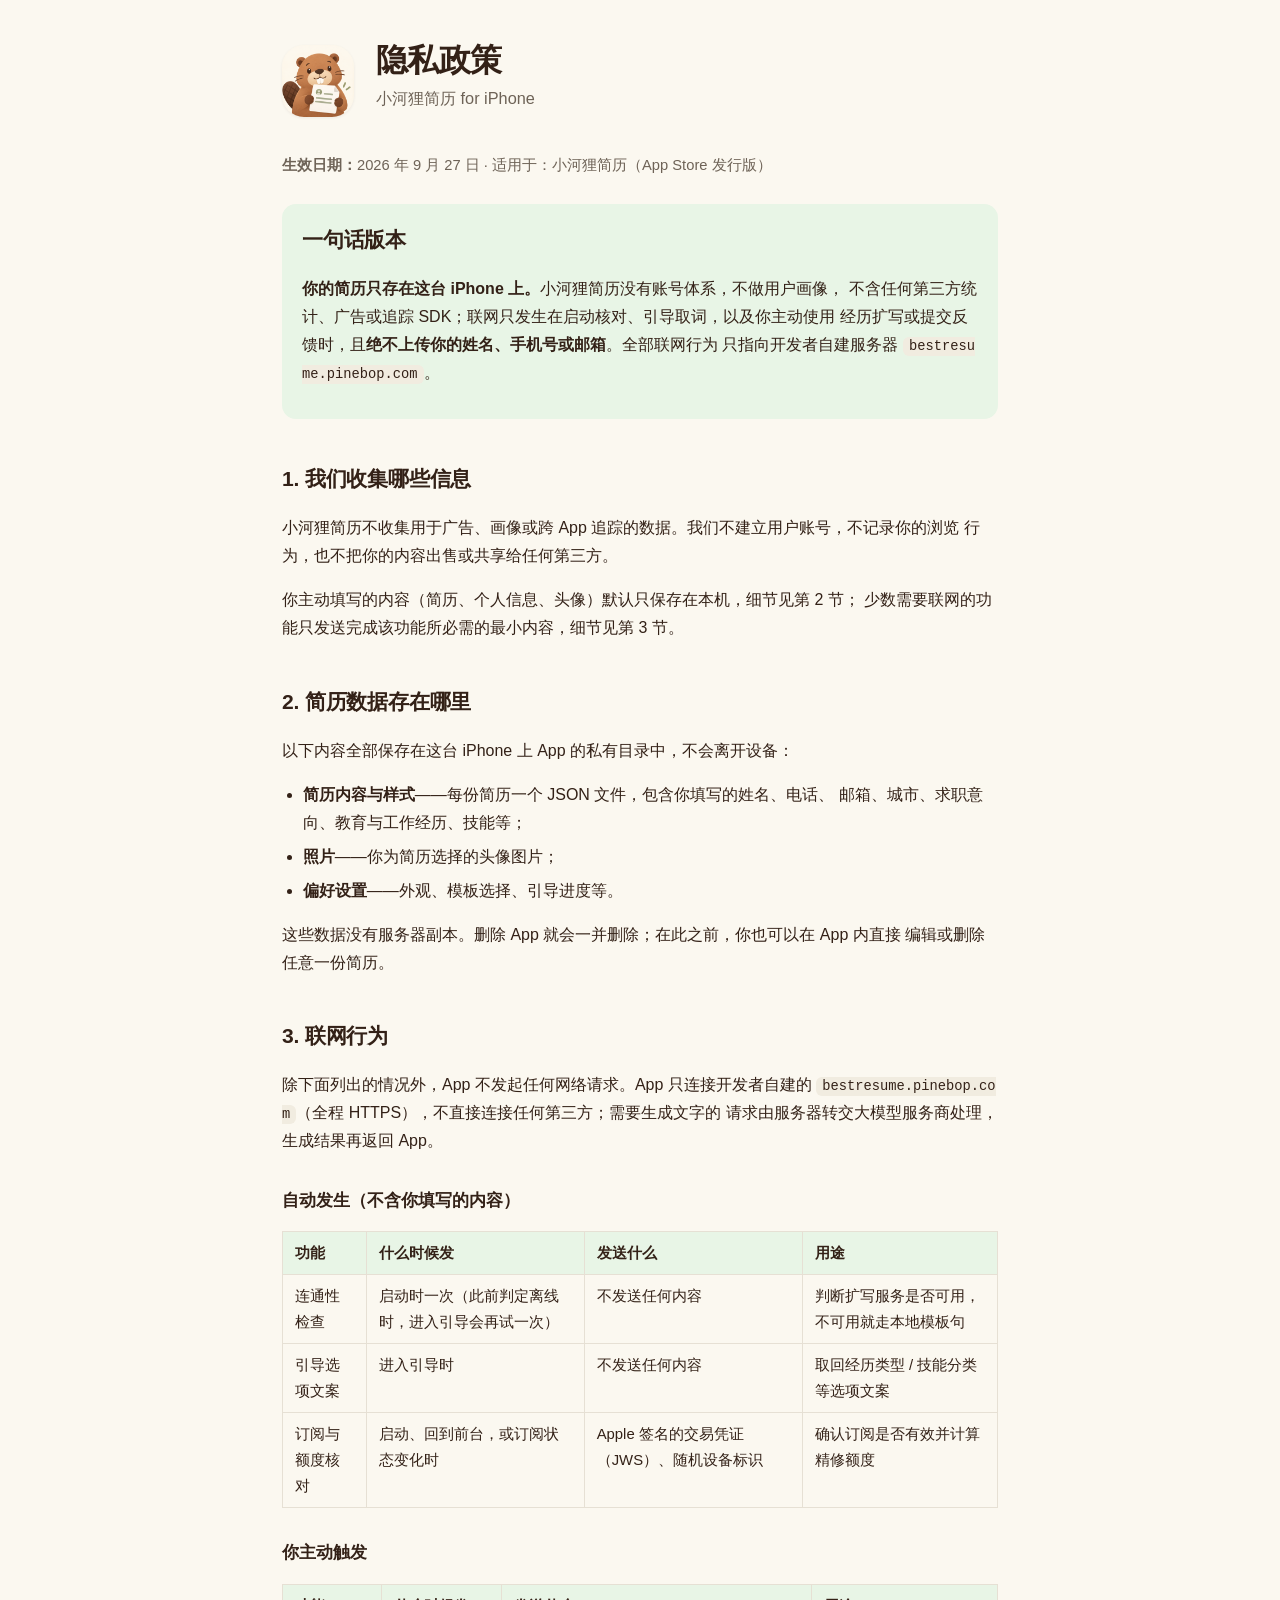
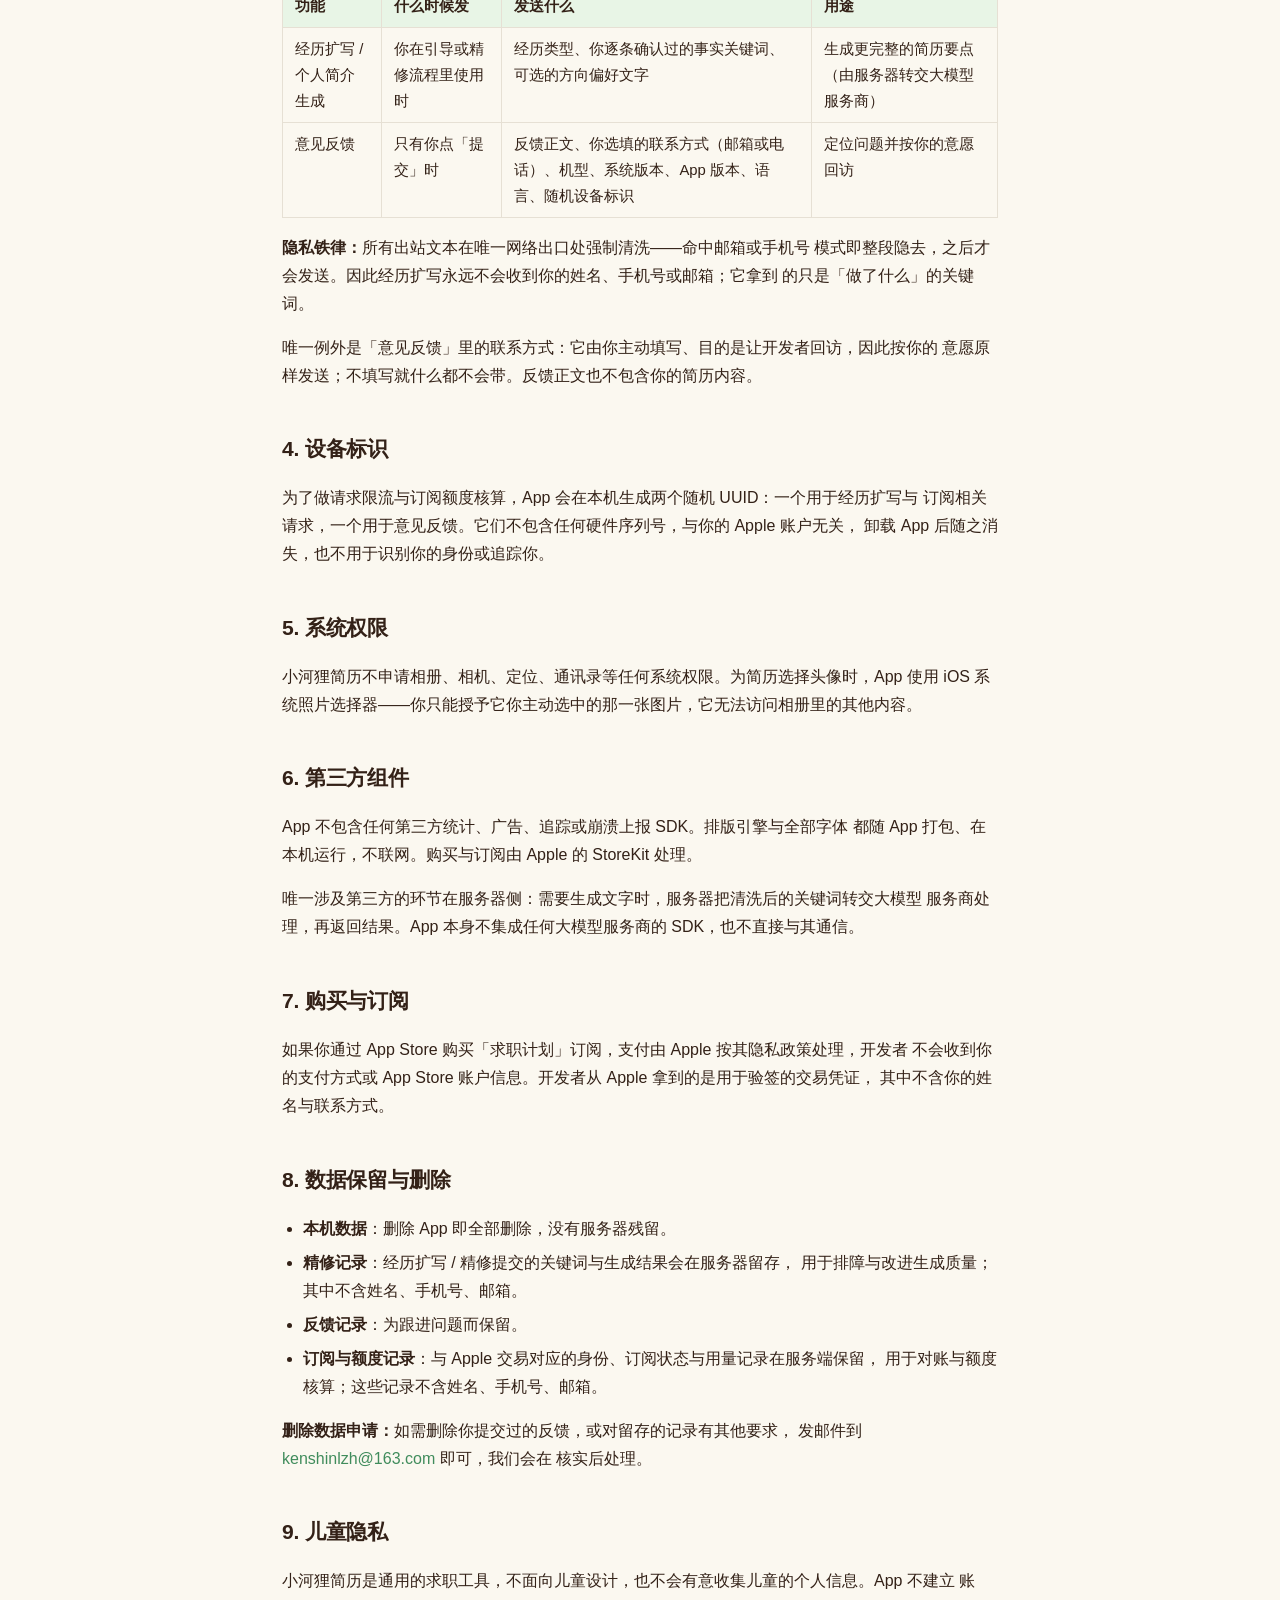
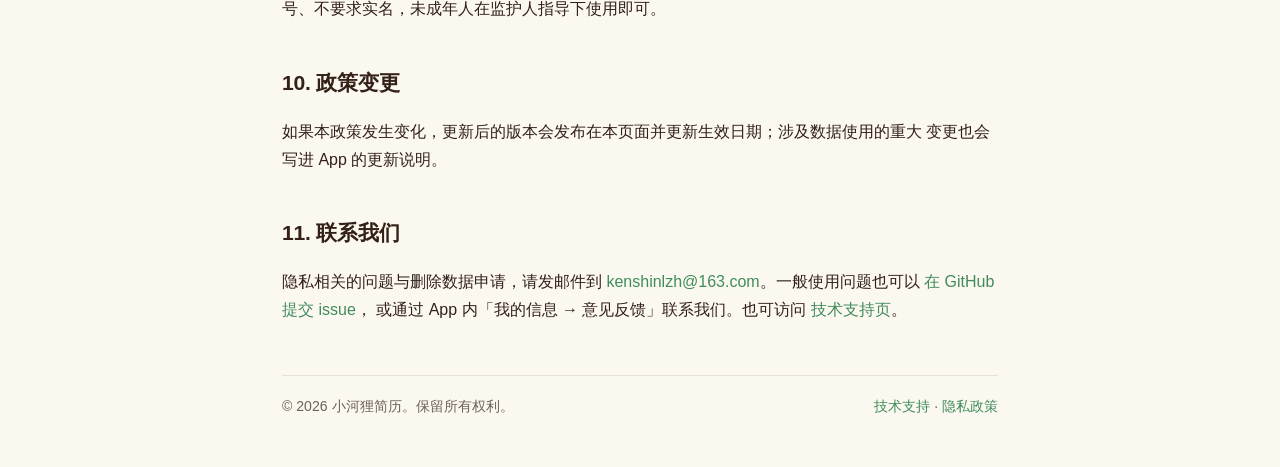
==== privacy.html @ 44724f60 "移除排版引擎技术名称（Typst）表述" ====
<!DOCTYPE html>
<html lang="zh-CN">
<head>
<meta charset="utf-8">
<meta name="viewport" content="width=device-width, initial-scale=1">
<title>小河狸简历 — 隐私政策</title>
<meta name="description" content="小河狸简历 iPhone 简历编辑器隐私政策：简历数据只存在本机，联网仅限启动核对、引导取词与你主动使用的功能，绝不上传姓名、手机号、邮箱。">
<meta property="og:title" content="小河狸简历 — 隐私政策">
<meta property="og:description" content="简历数据只存在本机；联网仅限启动核对、引导取词与你主动使用的功能，绝不上传姓名、手机号、邮箱。">
<meta property="og:image" content="assets/icon.png">
<link rel="icon" type="image/png" href="assets/icon.png">
<link rel="stylesheet" href="styles.css">
</head>
<body>
<main class="wrap narrow">

<header class="hero hero-left">
  <img class="hero-icon" src="assets/icon.png" alt="小河狸简历 App 图标" width="72" height="72">
  <div>
    <h1>隐私政策</h1>
    <p class="tagline">小河狸简历 for iPhone</p>
  </div>
</header>

<p class="meta"><strong>生效日期：</strong>2026 年 9 月 27 日 · 适用于：小河狸简历（App Store 发行版）</p>

<section class="summary">
  <h2>一句话版本</h2>
  <p><strong>你的简历只存在这台 iPhone 上。</strong>小河狸简历没有账号体系，不做用户画像，
  不含任何第三方统计、广告或追踪 SDK；联网只发生在启动核对、引导取词，以及你主动使用
  经历扩写或提交反馈时，且<strong>绝不上传你的姓名、手机号或邮箱</strong>。全部联网行为
  只指向开发者自建服务器 <code>bestresume.pinebop.com</code>。</p>
</section>

<section>
  <h2>1. 我们收集哪些信息</h2>
  <p>小河狸简历不收集用于广告、画像或跨 App 追踪的数据。我们不建立用户账号，不记录你的浏览
  行为，也不把你的内容出售或共享给任何第三方。</p>
  <p>你主动填写的内容（简历、个人信息、头像）默认只保存在本机，细节见第 2 节；
  少数需要联网的功能只发送完成该功能所必需的最小内容，细节见第 3 节。</p>
</section>

<section>
  <h2>2. 简历数据存在哪里</h2>
  <p>以下内容全部保存在这台 iPhone 上 App 的私有目录中，不会离开设备：</p>
  <ul>
    <li><strong>简历内容与样式</strong>——每份简历一个 JSON 文件，包含你填写的姓名、电话、
    邮箱、城市、求职意向、教育与工作经历、技能等；</li>
    <li><strong>照片</strong>——你为简历选择的头像图片；</li>
    <li><strong>偏好设置</strong>——外观、模板选择、引导进度等。</li>
  </ul>
  <p>这些数据没有服务器副本。删除 App 就会一并删除；在此之前，你也可以在 App 内直接
  编辑或删除任意一份简历。</p>
</section>

<section>
  <h2>3. 联网行为</h2>
  <p>除下面列出的情况外，App 不发起任何网络请求。App 只连接开发者自建的
  <code>bestresume.pinebop.com</code>（全程 HTTPS），不直接连接任何第三方；需要生成文字的
  请求由服务器转交大模型服务商处理，生成结果再返回 App。</p>

  <h3>自动发生（不含你填写的内容）</h3>

  <table>
    <tr>
      <th>功能</th>
      <th>什么时候发</th>
      <th>发送什么</th>
      <th>用途</th>
    </tr>
    <tr>
      <td>连通性检查</td>
      <td>启动时一次（此前判定离线时，进入引导会再试一次）</td>
      <td>不发送任何内容</td>
      <td>判断扩写服务是否可用，不可用就走本地模板句</td>
    </tr>
    <tr>
      <td>引导选项文案</td>
      <td>进入引导时</td>
      <td>不发送任何内容</td>
      <td>取回经历类型 / 技能分类等选项文案</td>
    </tr>
    <tr>
      <td>订阅与额度核对</td>
      <td>启动、回到前台，或订阅状态变化时</td>
      <td>Apple 签名的交易凭证（JWS）、随机设备标识</td>
      <td>确认订阅是否有效并计算精修额度</td>
    </tr>
  </table>

  <h3>你主动触发</h3>

  <table>
    <tr>
      <th>功能</th>
      <th>什么时候发</th>
      <th>发送什么</th>
      <th>用途</th>
    </tr>
    <tr>
      <td>经历扩写 / 个人简介生成</td>
      <td>你在引导或精修流程里使用时</td>
      <td>经历类型、你逐条确认过的事实关键词、可选的方向偏好文字</td>
      <td>生成更完整的简历要点（由服务器转交大模型服务商）</td>
    </tr>
    <tr>
      <td>意见反馈</td>
      <td>只有你点「提交」时</td>
      <td>反馈正文、你选填的联系方式（邮箱或电话）、机型、系统版本、App 版本、语言、随机设备标识</td>
      <td>定位问题并按你的意愿回访</td>
    </tr>
  </table>

  <p><strong>隐私铁律：</strong>所有出站文本在唯一网络出口处强制清洗——命中邮箱或手机号
  模式即整段隐去，之后才会发送。因此经历扩写永远不会收到你的姓名、手机号或邮箱；它拿到
  的只是「做了什么」的关键词。</p>

  <p>唯一例外是「意见反馈」里的联系方式：它由你主动填写、目的是让开发者回访，因此按你的
  意愿原样发送；不填写就什么都不会带。反馈正文也不包含你的简历内容。</p>
</section>

<section>
  <h2>4. 设备标识</h2>
  <p>为了做请求限流与订阅额度核算，App 会在本机生成两个随机 UUID：一个用于经历扩写与
  订阅相关请求，一个用于意见反馈。它们不包含任何硬件序列号，与你的 Apple 账户无关，
  卸载 App 后随之消失，也不用于识别你的身份或追踪你。</p>
</section>

<section>
  <h2>5. 系统权限</h2>
  <p>小河狸简历不申请相册、相机、定位、通讯录等任何系统权限。为简历选择头像时，App 使用
  iOS 系统照片选择器——你只能授予它你主动选中的那一张图片，它无法访问相册里的其他内容。</p>
</section>

<section>
  <h2>6. 第三方组件</h2>
  <p>App 不包含任何第三方统计、广告、追踪或崩溃上报 SDK。排版引擎与全部字体
  都随 App 打包、在本机运行，不联网。购买与订阅由 Apple 的 StoreKit 处理。</p>
  <p>唯一涉及第三方的环节在服务器侧：需要生成文字时，服务器把清洗后的关键词转交大模型
  服务商处理，再返回结果。App 本身不集成任何大模型服务商的 SDK，也不直接与其通信。</p>
</section>

<section>
  <h2>7. 购买与订阅</h2>
  <p>如果你通过 App Store 购买「求职计划」订阅，支付由 Apple 按其隐私政策处理，开发者
  不会收到你的支付方式或 App Store 账户信息。开发者从 Apple 拿到的是用于验签的交易凭证，
  其中不含你的姓名与联系方式。</p>
</section>

<section>
  <h2>8. 数据保留与删除</h2>
  <ul>
    <li><strong>本机数据</strong>：删除 App 即全部删除，没有服务器残留。</li>
    <li><strong>精修记录</strong>：经历扩写 / 精修提交的关键词与生成结果会在服务器留存，
    用于排障与改进生成质量；其中不含姓名、手机号、邮箱。</li>
    <li><strong>反馈记录</strong>：为跟进问题而保留。</li>
    <li><strong>订阅与额度记录</strong>：与 Apple 交易对应的身份、订阅状态与用量记录在服务端保留，
    用于对账与额度核算；这些记录不含姓名、手机号、邮箱。</li>
  </ul>
  <p><strong>删除数据申请：</strong>如需删除你提交过的反馈，或对留存的记录有其他要求，
  发邮件到 <a href="mailto:kenshinlzh@163.com">kenshinlzh@163.com</a> 即可，我们会在
  核实后处理。</p>
</section>

<section>
  <h2>9. 儿童隐私</h2>
  <p>小河狸简历是通用的求职工具，不面向儿童设计，也不会有意收集儿童的个人信息。App 不建立
  账号、不要求实名，未成年人在监护人指导下使用即可。</p>
</section>

<section>
  <h2>10. 政策变更</h2>
  <p>如果本政策发生变化，更新后的版本会发布在本页面并更新生效日期；涉及数据使用的重大
  变更也会写进 App 的更新说明。</p>
</section>

<section>
  <h2>11. 联系我们</h2>
  <p>隐私相关的问题与删除数据申请，请发邮件到
  <a href="mailto:kenshinlzh@163.com">kenshinlzh@163.com</a>。一般使用问题也可以
  <a href="https://github.com/Pinebop/bestresume-support/issues/new">在 GitHub 提交 issue</a>，
  或通过 App 内「我的信息 → 意见反馈」联系我们。也可访问
  <a href="index.html">技术支持页</a>。</p>
</section>

<footer>
  <p>© 2026 小河狸简历。保留所有权利。</p>
  <nav><a href="index.html">技术支持</a> · <a href="privacy.html">隐私政策</a></nav>
</footer>

</main>
</body>
</html>
---- styles.css ----
/* 小河狸 support site. No JavaScript; adapts to light/dark via prefers-color-scheme.
   Palette mirrors app/templates/assets/brand-theme.json (the App's single source of truth). */

:root {
  --bg: #fbf8f0;
  --fg: #332117;
  --muted: #6e6357;
  --card: #ffffff;
  --border: #e6e0d4;
  --accent: #408c5c;
  --accent-soft: #e8f5e6;
  --brown: #8c5433;
  --brown-soft: #f5e3cc;
  --code-bg: #f1ece0;
  --shadow: 0 1px 3px rgba(51, 33, 23, 0.07);
}

@media (prefers-color-scheme: dark) {
  :root {
    --bg: #191c19;
    --fg: #f3eee4;
    --muted: #babbaE;
    --card: #252b25;
    --border: #33392f;
    --accent: #91c59c;
    --accent-soft: #2c4030;
    --brown: #ddb68b;
    --brown-soft: #403329;
    --code-bg: #2a302a;
    --shadow: 0 1px 3px rgba(0, 0, 0, 0.45);
  }
}

* { box-sizing: border-box; }

body {
  margin: 0;
  background: var(--bg);
  color: var(--fg);
  font-family: -apple-system, BlinkMacSystemFont, "PingFang SC", "Hiragino Sans GB",
    "Segoe UI", Roboto, Helvetica, Arial, sans-serif;
  font-size: 16px;
  line-height: 1.75;
  -webkit-font-smoothing: antialiased;
}

.wrap {
  max-width: 880px;
  margin: 0 auto;
  padding: 40px 22px 48px;
}

.wrap.narrow { max-width: 760px; }

a { color: var(--accent); text-decoration: none; }
a:hover { text-decoration: underline; }

code {
  font-family: ui-monospace, SFMono-Regular, Menlo, Consolas, monospace;
  font-size: 0.86em;
  background: var(--code-bg);
  border-radius: 6px;
  padding: 2px 6px;
  word-break: break-all;
}

/* Hero */

.hero {
  display: flex;
  align-items: center;
  gap: 22px;
  margin-bottom: 30px;
}

.hero-left { align-items: center; }

.hero-icon {
  border-radius: 22px;
  box-shadow: var(--shadow);
  flex: none;
}

h1 {
  margin: 0 0 4px;
  font-size: 2rem;
  letter-spacing: -0.02em;
  line-height: 1.25;
}

.tagline {
  margin: 0 0 10px;
  color: var(--muted);
  font-size: 1.02rem;
}

.chips { margin: 0; display: flex; flex-wrap: wrap; gap: 8px; }

.chip {
  display: inline-block;
  font-size: 0.78rem;
  font-weight: 600;
  color: var(--accent);
  background: var(--accent-soft);
  border-radius: 999px;
  padding: 3px 12px;
}

/* Sections */

h2 {
  font-size: 1.32rem;
  letter-spacing: -0.01em;
  margin: 2.6rem 0 0.9rem;
}

h3 {
  font-size: 1.04rem;
  margin: 1.9rem 0 0.5rem;
}

.meta { color: var(--muted); font-size: 0.92rem; margin-top: 0; }

.summary {
  background: var(--accent-soft);
  border-radius: 14px;
  padding: 4px 20px 16px;
  margin-top: 1.6rem;
}

.summary h2 { margin-top: 0.9rem; }

.note {
  background: var(--brown-soft);
  border-radius: 12px;
  padding: 2px 18px 14px;
  margin-top: 1.4rem;
}

.note h2 { font-size: 1.1rem; margin-top: 0.9rem; }

/* Feature cards */

.grid {
  display: grid;
  grid-template-columns: repeat(auto-fill, minmax(240px, 1fr));
  gap: 14px;
}

.card {
  background: var(--card);
  border: 1px solid var(--border);
  border-radius: 14px;
  padding: 16px 18px;
  box-shadow: var(--shadow);
}

.card h3 { margin: 0 0 6px; font-size: 1rem; }

.card p { margin: 0; color: var(--muted); font-size: 0.92rem; line-height: 1.6; }

/* FAQ accordions */

details {
  background: var(--card);
  border: 1px solid var(--border);
  border-radius: 12px;
  padding: 14px 18px;
  margin-bottom: 10px;
}

summary {
  font-weight: 600;
  cursor: pointer;
  list-style: none;
  position: relative;
  padding-right: 28px;
}

summary::-webkit-details-marker { display: none; }

summary::after {
  content: "+";
  position: absolute;
  right: 4px;
  top: 50%;
  transform: translateY(-50%);
  color: var(--accent);
  font-weight: 700;
  font-size: 1.1rem;
}

details[open] summary::after { content: "−"; }

details p { margin: 10px 0 2px; color: var(--muted); }

/* Lists, table & footer */

section ul { padding-left: 1.3rem; }
section li { margin: 6px 0; }

table {
  width: 100%;
  border-collapse: collapse;
  margin: 1rem 0;
  font-size: 0.93rem;
}

th, td {
  border: 1px solid var(--border);
  padding: 8px 12px;
  text-align: left;
  vertical-align: top;
}

th { background: var(--accent-soft); font-weight: 600; }

footer {
  margin-top: 3.2rem;
  padding-top: 18px;
  border-top: 1px solid var(--border);
  display: flex;
  justify-content: space-between;
  flex-wrap: wrap;
  gap: 8px;
  color: var(--muted);
  font-size: 0.88rem;
}

footer p, footer nav { margin: 0; }
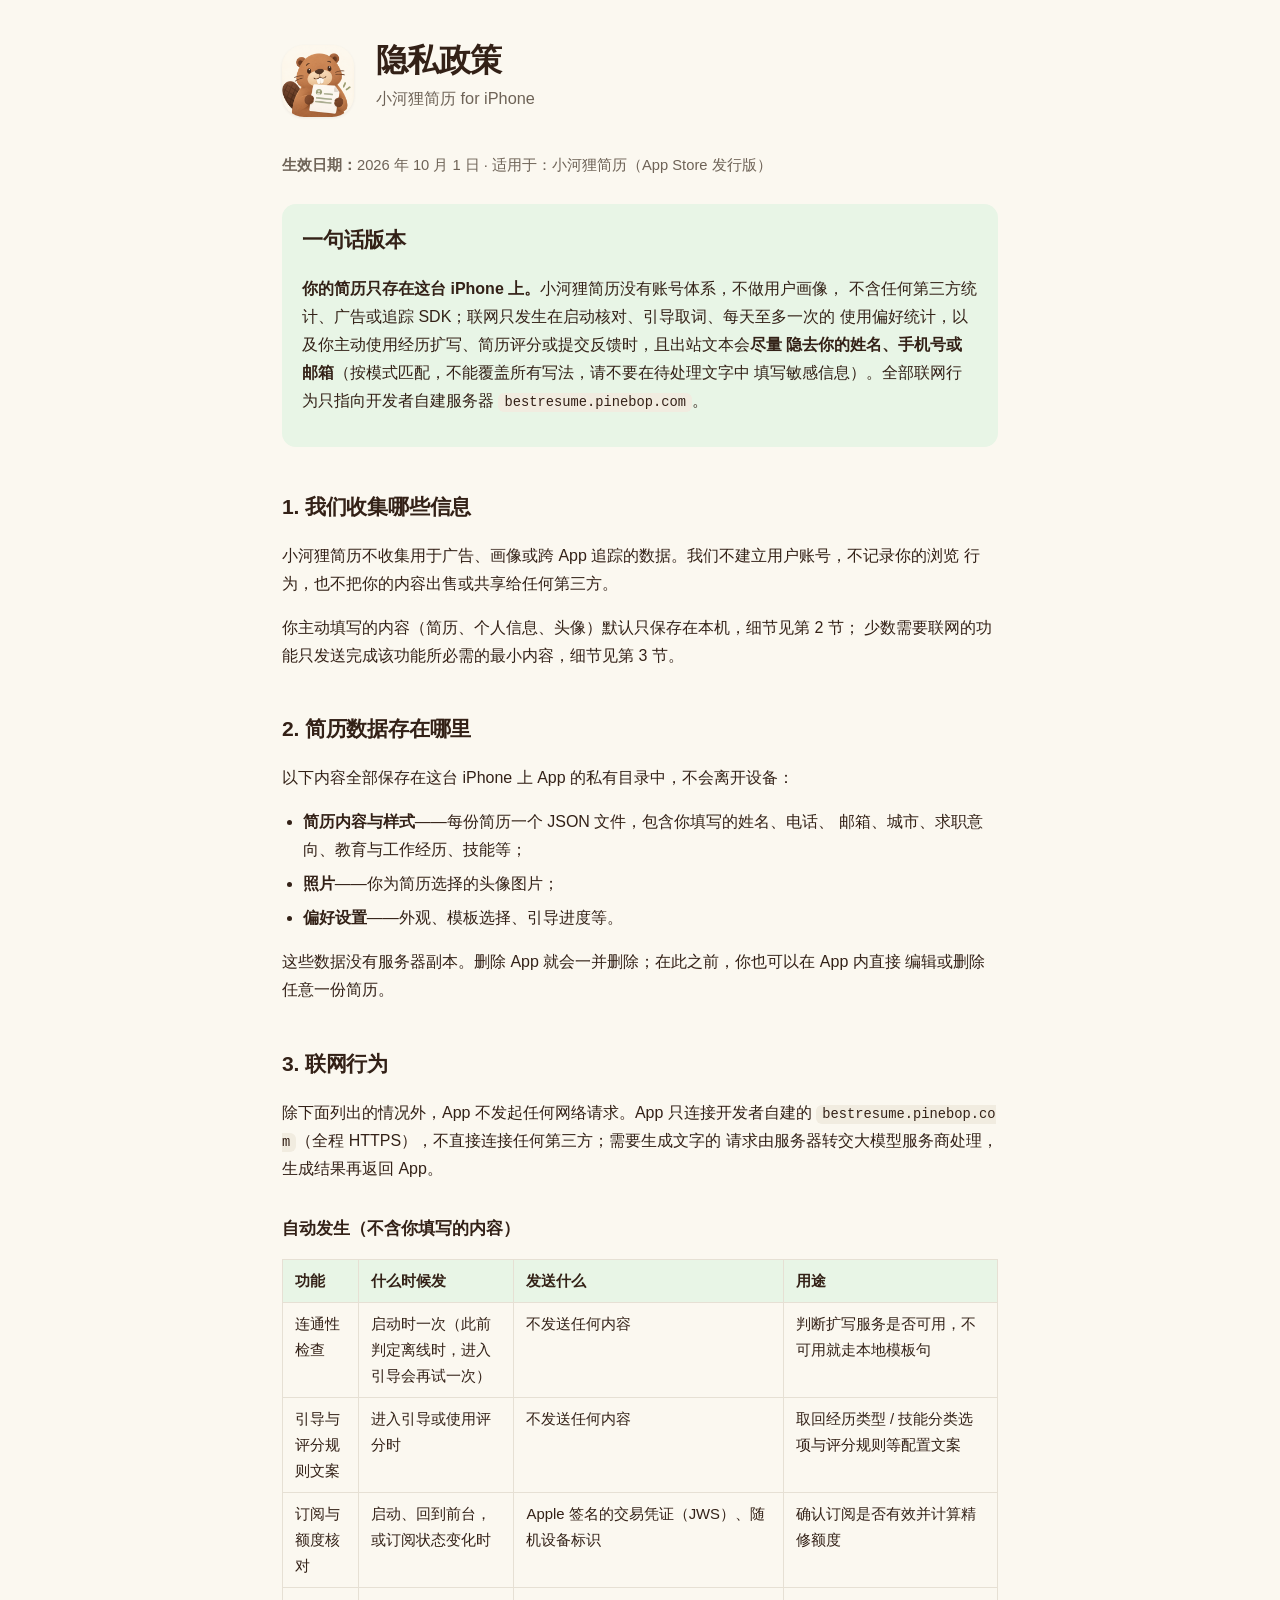
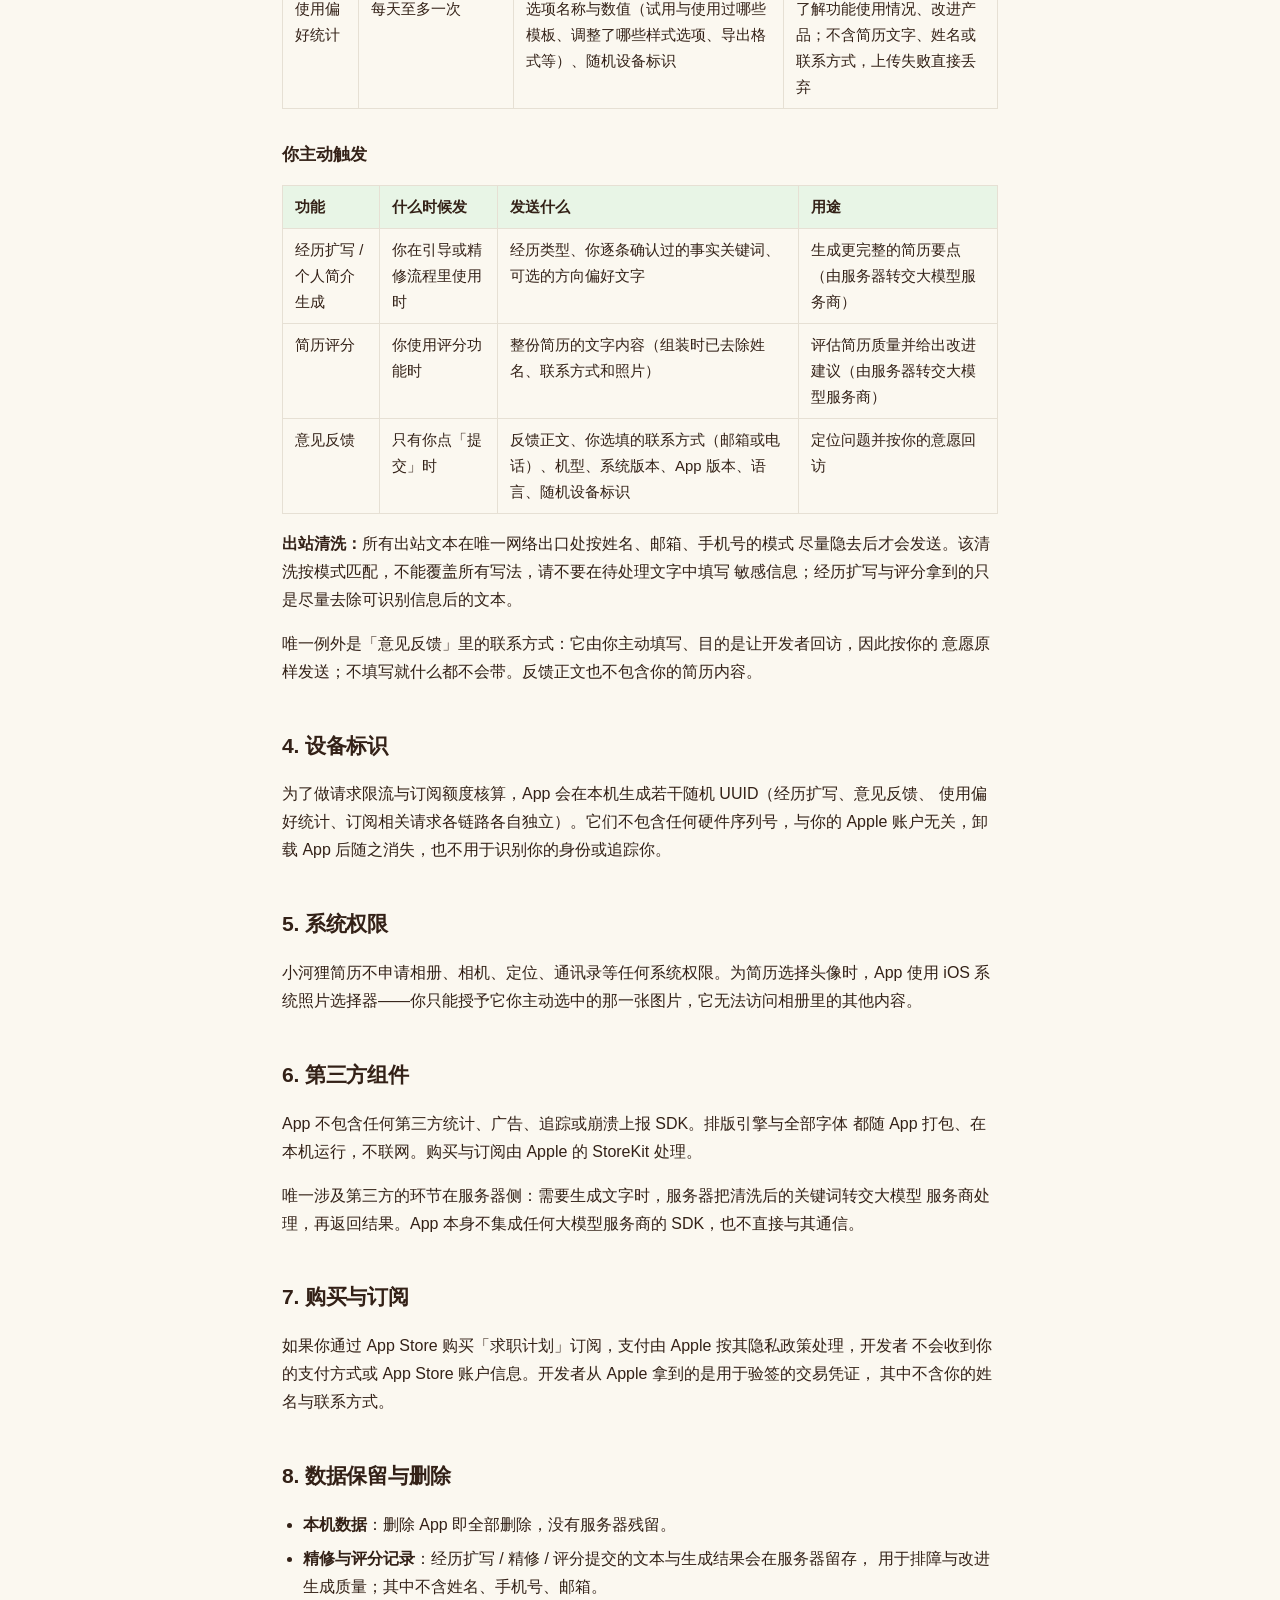
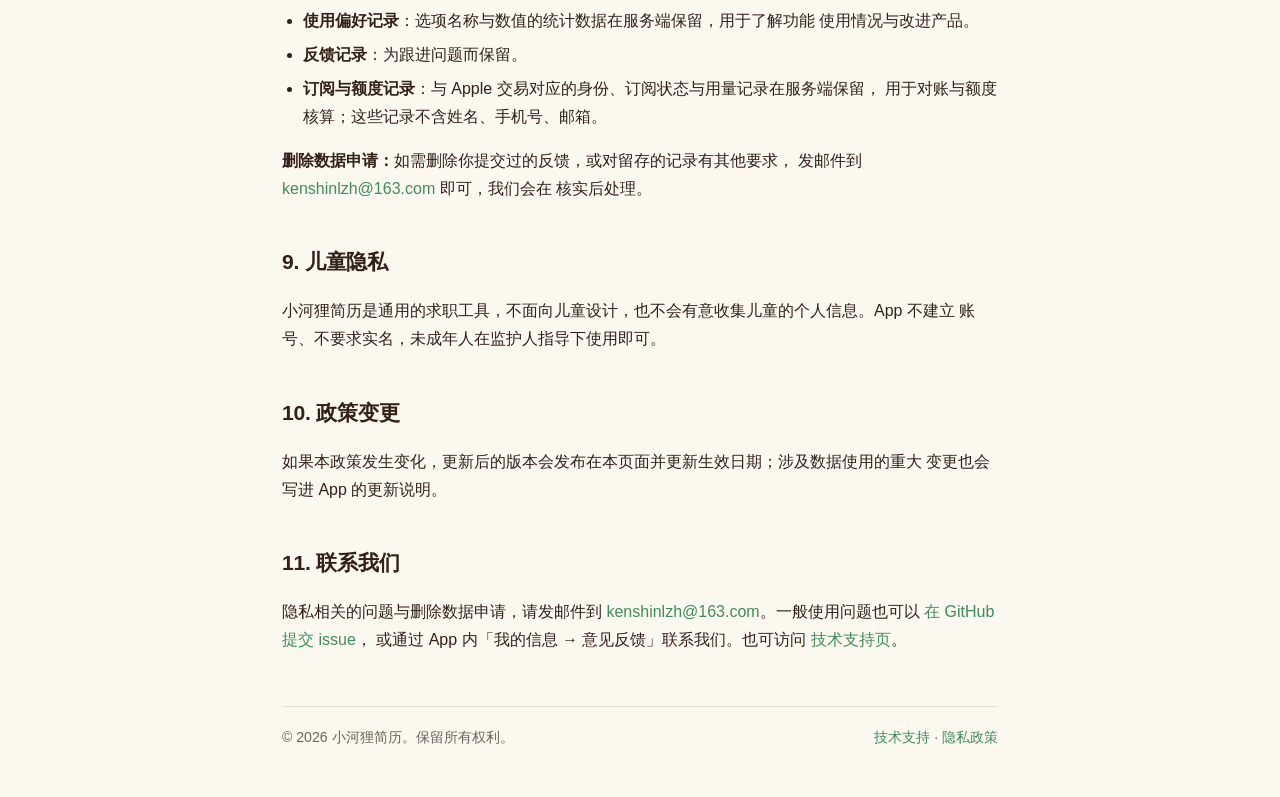
==== commit 71718602: "隐私政策与 App 内副本口径同步（2026-10-01） - 补齐三条真实联网链路的披露：每天至多一次的使用偏好统计（带随机设备标识）、   简历评分（整份简历脱敏文本）、评分规则配置拉取 - 「绝" ====
--- a/privacy.html
+++ b/privacy.html
@@ -4,9 +4,9 @@
 <meta charset="utf-8">
 <meta name="viewport" content="width=device-width, initial-scale=1">
 <title>小河狸简历 — 隐私政策</title>
-<meta name="description" content="小河狸简历 iPhone 简历编辑器隐私政策：简历数据只存在本机，联网仅限启动核对、引导取词与你主动使用的功能，绝不上传姓名、手机号、邮箱。">
+<meta name="description" content="小河狸简历 iPhone 简历编辑器隐私政策：简历数据只存在本机，联网仅限启动核对、引导取词、使用偏好统计与你主动使用的功能，发送前尽量隐去姓名、手机号、邮箱。">
 <meta property="og:title" content="小河狸简历 — 隐私政策">
-<meta property="og:description" content="简历数据只存在本机；联网仅限启动核对、引导取词与你主动使用的功能，绝不上传姓名、手机号、邮箱。">
+<meta property="og:description" content="简历数据只存在本机；联网仅限启动核对、引导取词、使用偏好统计与你主动使用的功能，发送前尽量隐去姓名、手机号、邮箱。">
 <meta property="og:image" content="assets/icon.png">
 <link rel="icon" type="image/png" href="assets/icon.png">
 <link rel="stylesheet" href="styles.css">
@@ -22,14 +22,15 @@
   </div>
 </header>
 
-<p class="meta"><strong>生效日期：</strong>2026 年 9 月 27 日 · 适用于：小河狸简历（App Store 发行版）</p>
+<p class="meta"><strong>生效日期：</strong>2026 年 10 月 1 日 · 适用于：小河狸简历（App Store 发行版）</p>
 
 <section class="summary">
   <h2>一句话版本</h2>
   <p><strong>你的简历只存在这台 iPhone 上。</strong>小河狸简历没有账号体系，不做用户画像，
-  不含任何第三方统计、广告或追踪 SDK；联网只发生在启动核对、引导取词，以及你主动使用
-  经历扩写或提交反馈时，且<strong>绝不上传你的姓名、手机号或邮箱</strong>。全部联网行为
-  只指向开发者自建服务器 <code>bestresume.pinebop.com</code>。</p>
+  不含任何第三方统计、广告或追踪 SDK；联网只发生在启动核对、引导取词、每天至多一次的
+  使用偏好统计，以及你主动使用经历扩写、简历评分或提交反馈时，且出站文本会<strong>尽量
+  隐去你的姓名、手机号或邮箱</strong>（按模式匹配，不能覆盖所有写法，请不要在待处理文字中
+  填写敏感信息）。全部联网行为只指向开发者自建服务器 <code>bestresume.pinebop.com</code>。</p>
 </section>
 
 <section>
@@ -75,10 +76,10 @@
       <td>判断扩写服务是否可用，不可用就走本地模板句</td>
     </tr>
     <tr>
-      <td>引导选项文案</td>
-      <td>进入引导时</td>
+      <td>引导与评分规则文案</td>
+      <td>进入引导或使用评分时</td>
       <td>不发送任何内容</td>
-      <td>取回经历类型 / 技能分类等选项文案</td>
+      <td>取回经历类型 / 技能分类选项与评分规则等配置文案</td>
     </tr>
     <tr>
       <td>订阅与额度核对</td>
@@ -86,6 +87,12 @@
       <td>Apple 签名的交易凭证（JWS）、随机设备标识</td>
       <td>确认订阅是否有效并计算精修额度</td>
     </tr>
+    <tr>
+      <td>使用偏好统计</td>
+      <td>每天至多一次</td>
+      <td>选项名称与数值（试用与使用过哪些模板、调整了哪些样式选项、导出格式等）、随机设备标识</td>
+      <td>了解功能使用情况、改进产品；不含简历文字、姓名或联系方式，上传失败直接丢弃</td>
+    </tr>
   </table>
 
   <h3>你主动触发</h3>
@@ -104,6 +111,12 @@
       <td>生成更完整的简历要点（由服务器转交大模型服务商）</td>
     </tr>
     <tr>
+      <td>简历评分</td>
+      <td>你使用评分功能时</td>
+      <td>整份简历的文字内容（组装时已去除姓名、联系方式和照片）</td>
+      <td>评估简历质量并给出改进建议（由服务器转交大模型服务商）</td>
+    </tr>
+    <tr>
       <td>意见反馈</td>
       <td>只有你点「提交」时</td>
       <td>反馈正文、你选填的联系方式（邮箱或电话）、机型、系统版本、App 版本、语言、随机设备标识</td>
@@ -111,9 +124,9 @@
     </tr>
   </table>
 
-  <p><strong>隐私铁律：</strong>所有出站文本在唯一网络出口处强制清洗——命中邮箱或手机号
-  模式即整段隐去，之后才会发送。因此经历扩写永远不会收到你的姓名、手机号或邮箱；它拿到
-  的只是「做了什么」的关键词。</p>
+  <p><strong>出站清洗：</strong>所有出站文本在唯一网络出口处按姓名、邮箱、手机号的模式
+  尽量隐去后才会发送。该清洗按模式匹配，不能覆盖所有写法，请不要在待处理文字中填写
+  敏感信息；经历扩写与评分拿到的只是尽量去除可识别信息后的文本。</p>
 
   <p>唯一例外是「意见反馈」里的联系方式：它由你主动填写、目的是让开发者回访，因此按你的
   意愿原样发送；不填写就什么都不会带。反馈正文也不包含你的简历内容。</p>
@@ -121,9 +134,9 @@
 
 <section>
   <h2>4. 设备标识</h2>
-  <p>为了做请求限流与订阅额度核算，App 会在本机生成两个随机 UUID：一个用于经历扩写与
-  订阅相关请求，一个用于意见反馈。它们不包含任何硬件序列号，与你的 Apple 账户无关，
-  卸载 App 后随之消失，也不用于识别你的身份或追踪你。</p>
+  <p>为了做请求限流与订阅额度核算，App 会在本机生成若干随机 UUID（经历扩写、意见反馈、
+  使用偏好统计、订阅相关请求各链路各自独立）。它们不包含任何硬件序列号，与你的 Apple
+  账户无关，卸载 App 后随之消失，也不用于识别你的身份或追踪你。</p>
 </section>
 
 <section>
@@ -151,8 +164,10 @@
   <h2>8. 数据保留与删除</h2>
   <ul>
     <li><strong>本机数据</strong>：删除 App 即全部删除，没有服务器残留。</li>
-    <li><strong>精修记录</strong>：经历扩写 / 精修提交的关键词与生成结果会在服务器留存，
+    <li><strong>精修与评分记录</strong>：经历扩写 / 精修 / 评分提交的文本与生成结果会在服务器留存，
     用于排障与改进生成质量；其中不含姓名、手机号、邮箱。</li>
+    <li><strong>使用偏好记录</strong>：选项名称与数值的统计数据在服务端保留，用于了解功能
+    使用情况与改进产品。</li>
     <li><strong>反馈记录</strong>：为跟进问题而保留。</li>
     <li><strong>订阅与额度记录</strong>：与 Apple 交易对应的身份、订阅状态与用量记录在服务端保留，
     用于对账与额度核算；这些记录不含姓名、手机号、邮箱。</li>
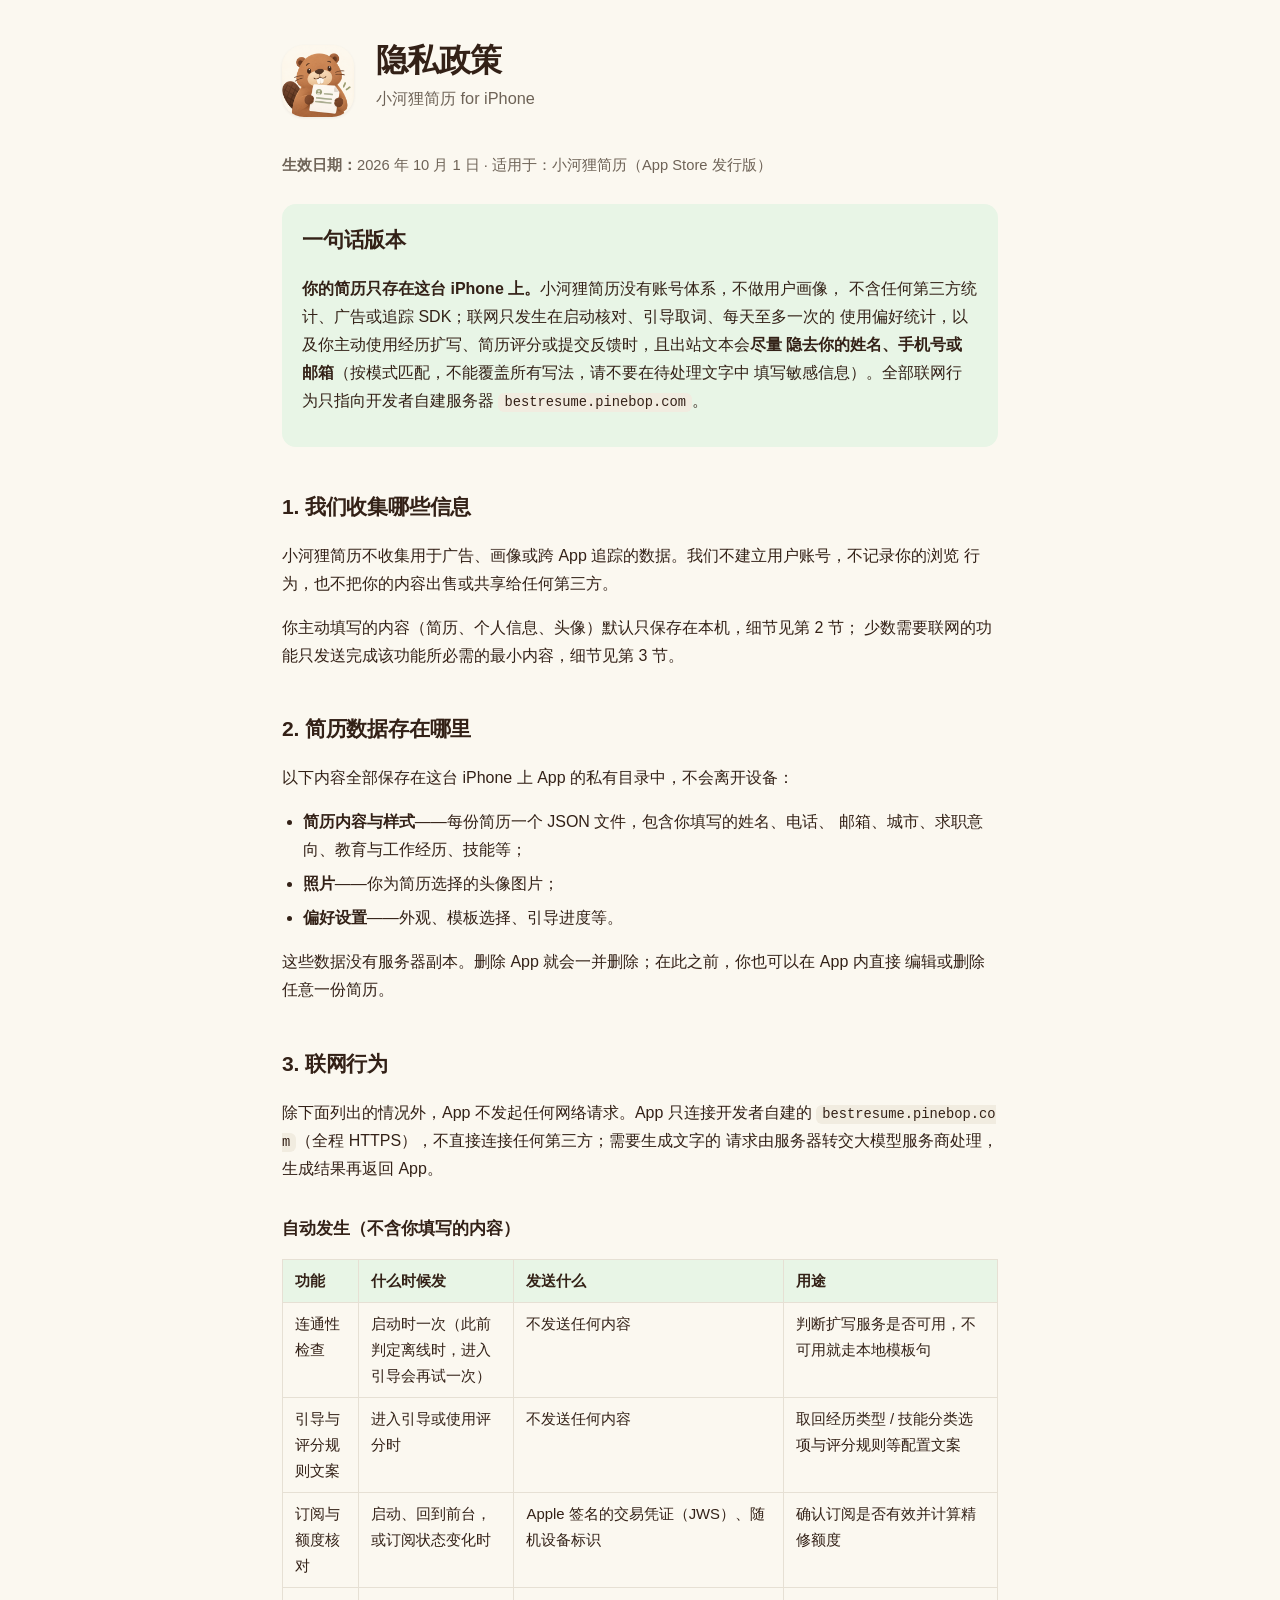
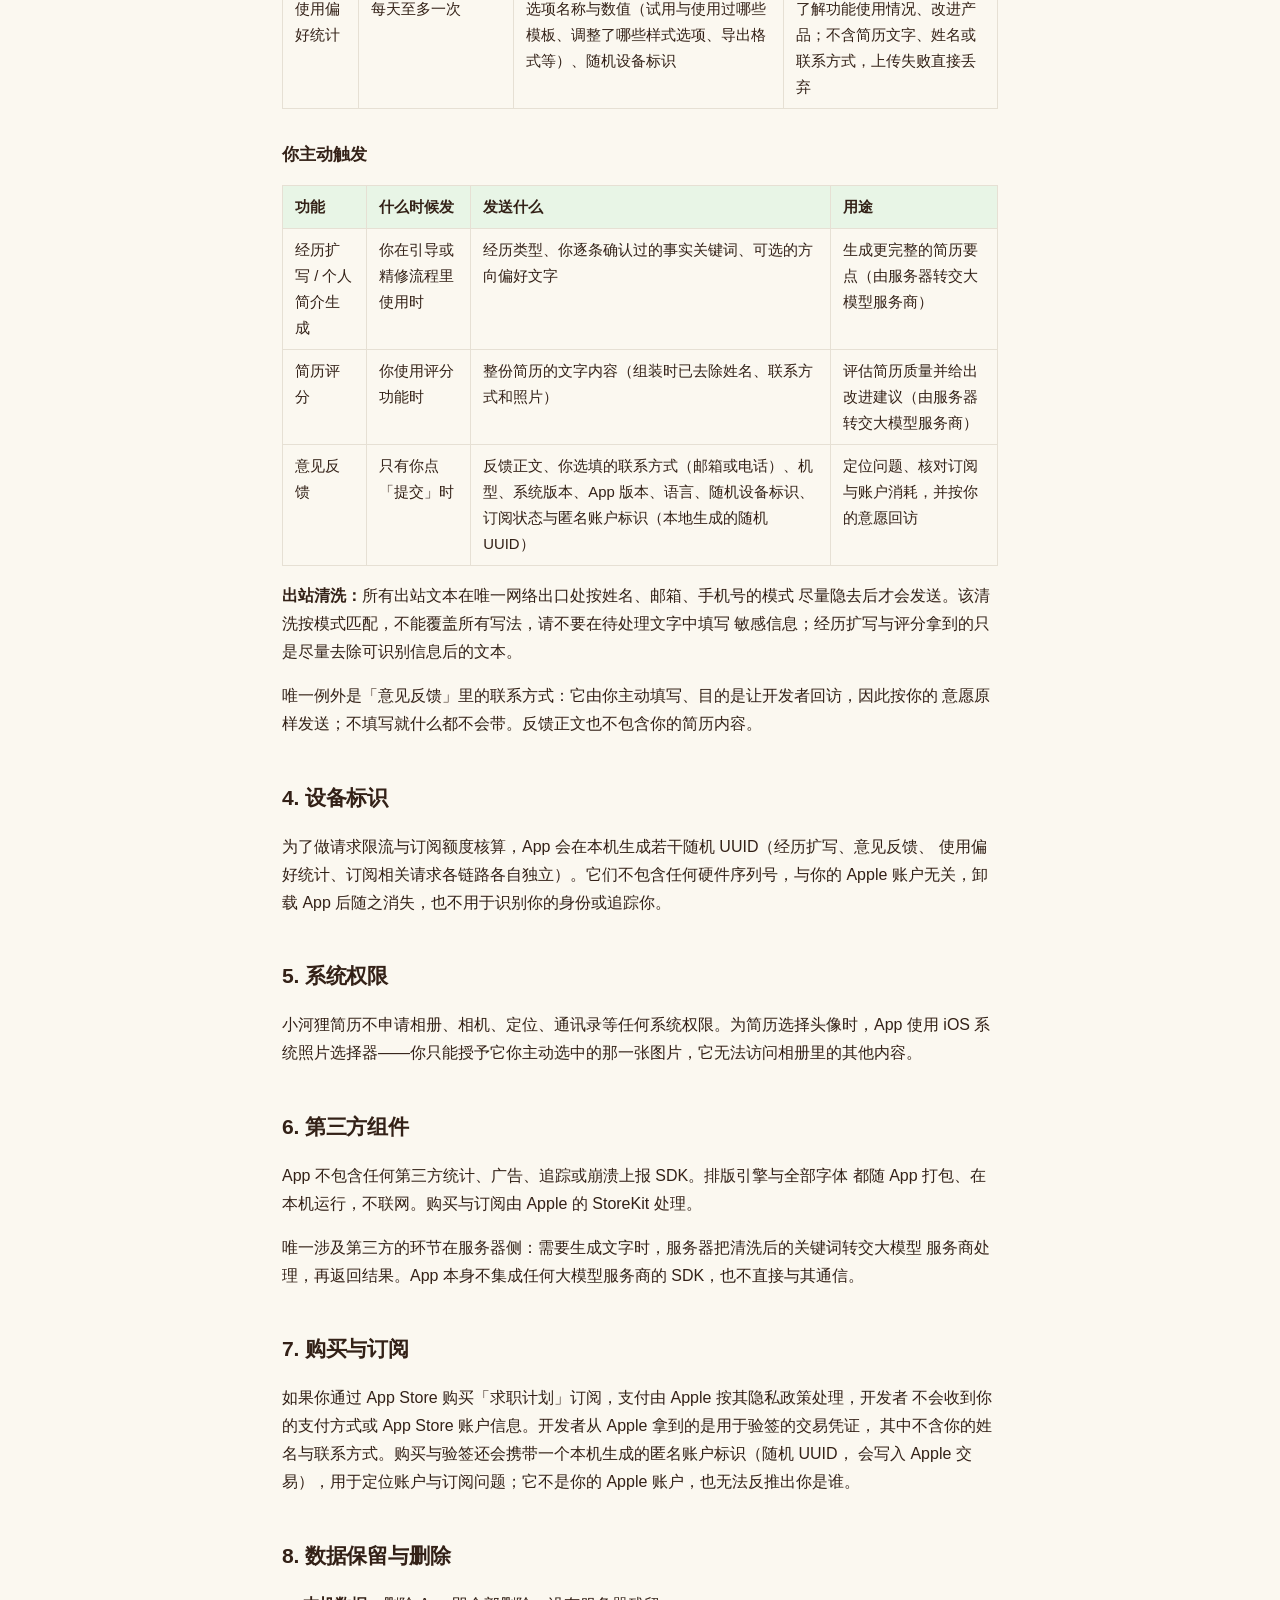
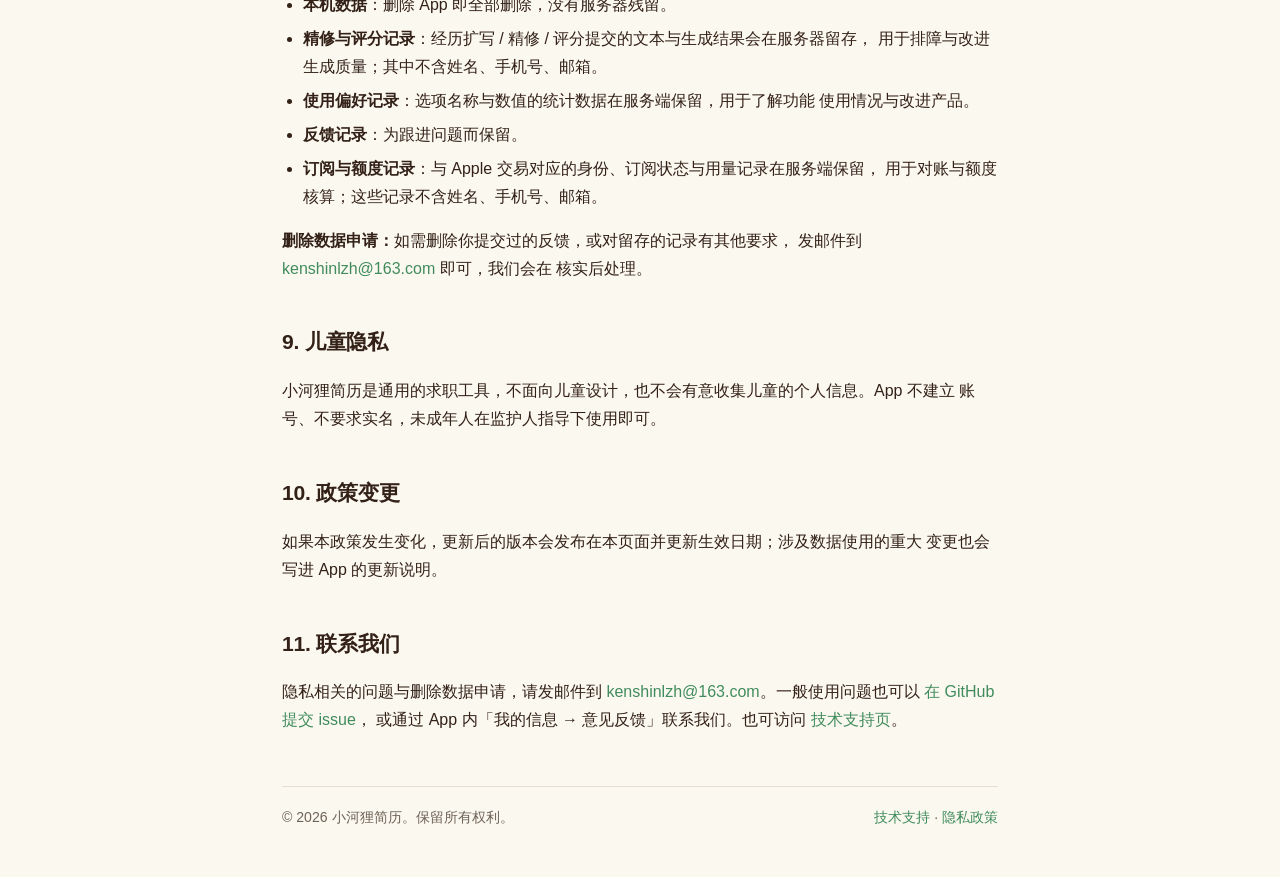
==== commit 78357fdd: "公开页补齐匿名账户标识与反馈附带订阅状态的披露 与 App 内副本对齐：购买/验签携带写入 Apple 交易的匿名账户标识（随机 UUID）； 意见反馈会附订阅状态与该标识。此前只笼统写「随机设备标识" ====
--- a/privacy.html
+++ b/privacy.html
@@ -119,8 +119,8 @@
     <tr>
       <td>意见反馈</td>
       <td>只有你点「提交」时</td>
-      <td>反馈正文、你选填的联系方式（邮箱或电话）、机型、系统版本、App 版本、语言、随机设备标识</td>
-      <td>定位问题并按你的意愿回访</td>
+      <td>反馈正文、你选填的联系方式（邮箱或电话）、机型、系统版本、App 版本、语言、随机设备标识、订阅状态与匿名账户标识（本地生成的随机 UUID）</td>
+      <td>定位问题、核对订阅与账户消耗，并按你的意愿回访</td>
     </tr>
   </table>
 
@@ -157,7 +157,8 @@
   <h2>7. 购买与订阅</h2>
   <p>如果你通过 App Store 购买「求职计划」订阅，支付由 Apple 按其隐私政策处理，开发者
   不会收到你的支付方式或 App Store 账户信息。开发者从 Apple 拿到的是用于验签的交易凭证，
-  其中不含你的姓名与联系方式。</p>
+  其中不含你的姓名与联系方式。购买与验签还会携带一个本机生成的匿名账户标识（随机 UUID，
+  会写入 Apple 交易），用于定位账户与订阅问题；它不是你的 Apple 账户，也无法反推出你是谁。</p>
 </section>
 
 <section>
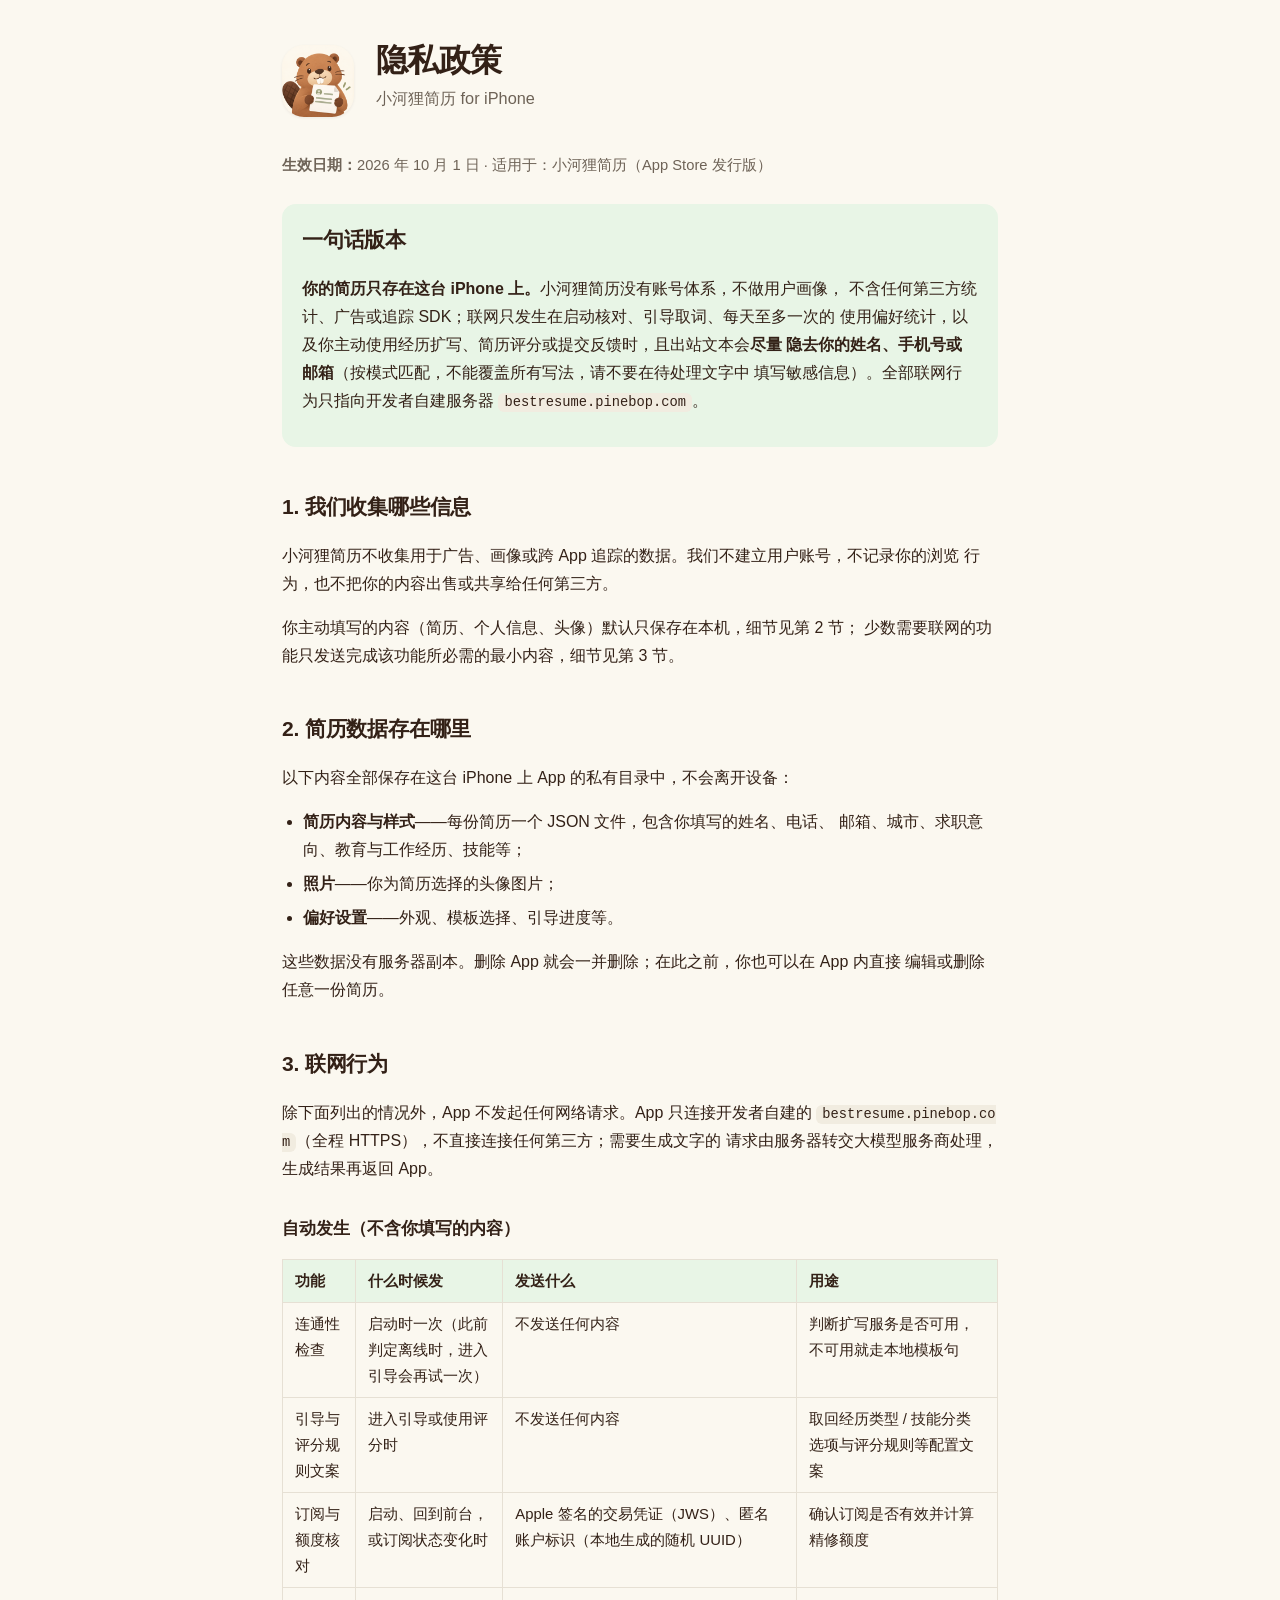
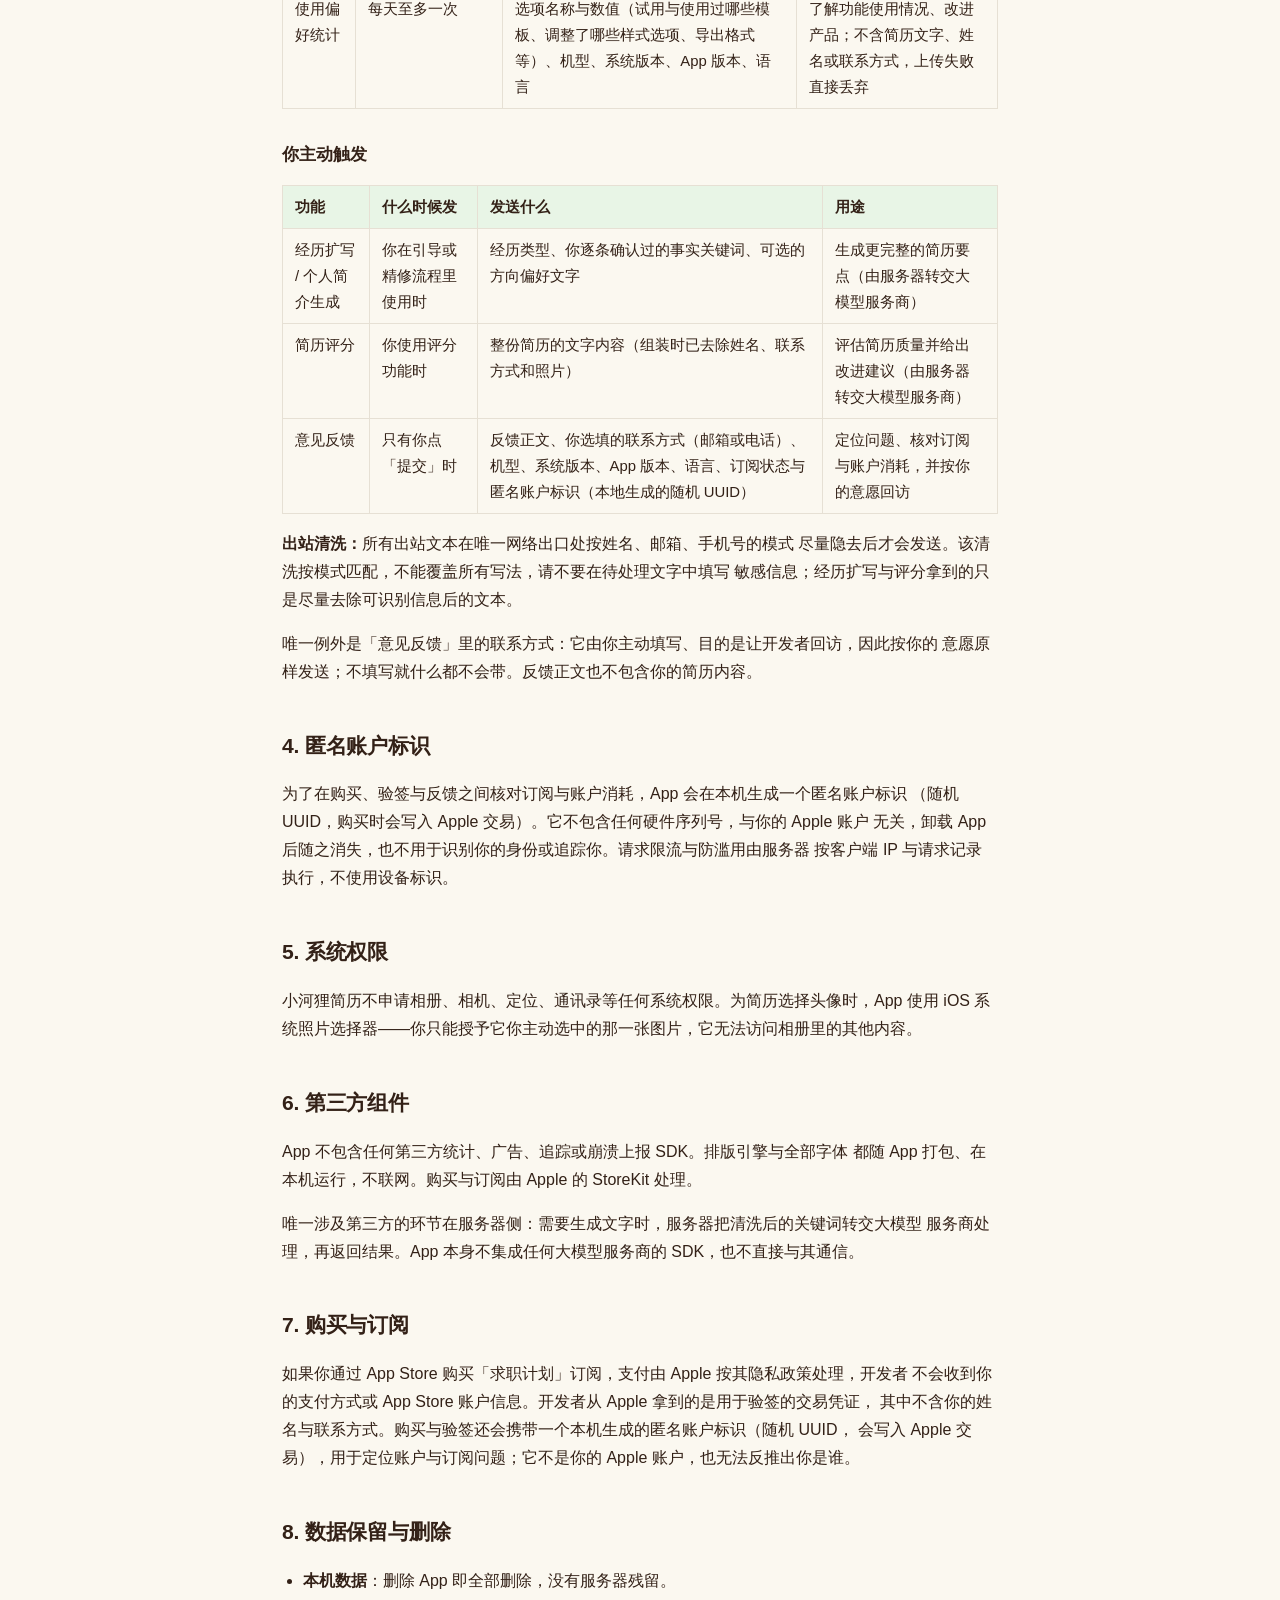
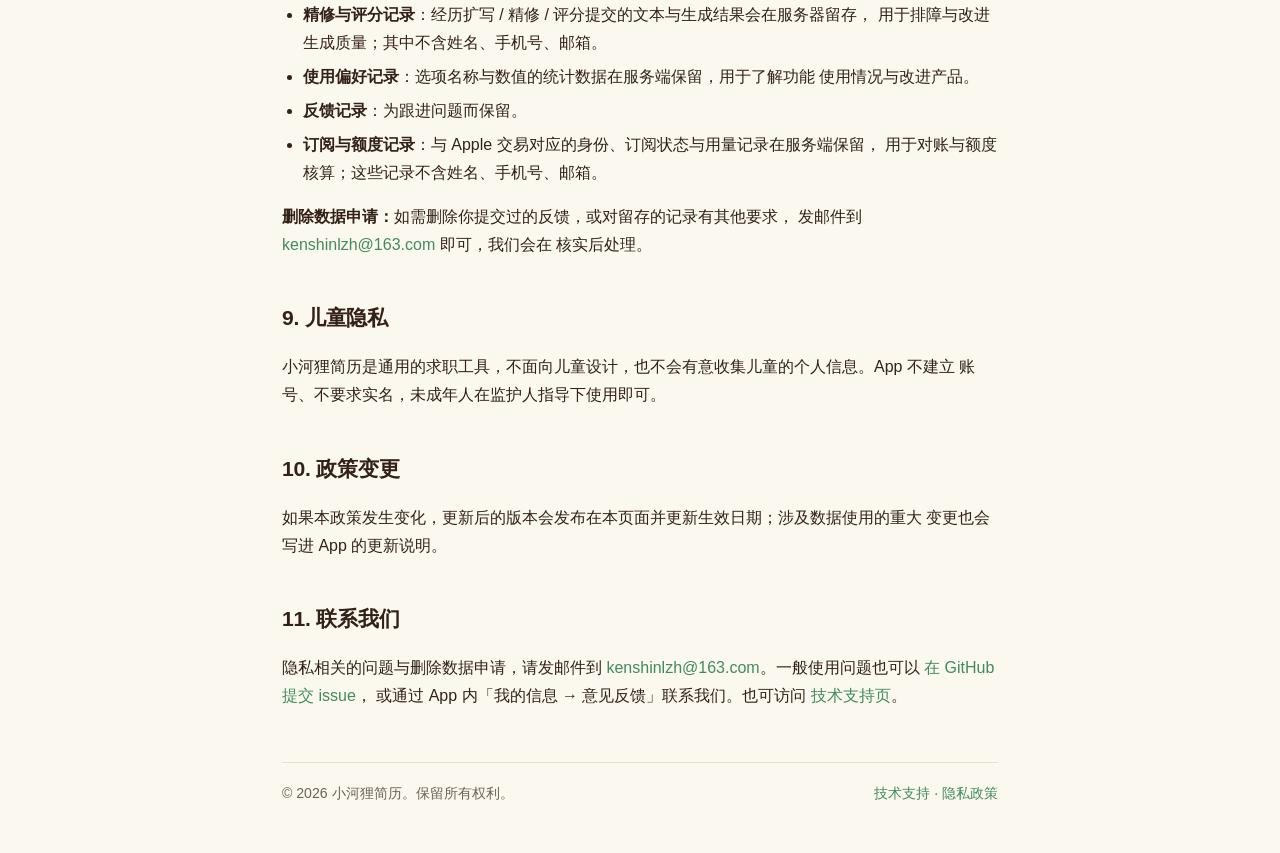
==== commit 669d0c27: "隐私政策同步身份 v3：去掉随机设备标识，改述匿名账户标识 - privacy.html：订阅核对 / 使用偏好统计 / 意见反馈三处不再有设备标识；   「4. 设备标识」改写为「匿名账户标识」（只" ====
--- a/privacy.html
+++ b/privacy.html
@@ -84,13 +84,13 @@
     <tr>
       <td>订阅与额度核对</td>
       <td>启动、回到前台，或订阅状态变化时</td>
-      <td>Apple 签名的交易凭证（JWS）、随机设备标识</td>
+      <td>Apple 签名的交易凭证（JWS）、匿名账户标识（本地生成的随机 UUID）</td>
       <td>确认订阅是否有效并计算精修额度</td>
     </tr>
     <tr>
       <td>使用偏好统计</td>
       <td>每天至多一次</td>
-      <td>选项名称与数值（试用与使用过哪些模板、调整了哪些样式选项、导出格式等）、随机设备标识</td>
+      <td>选项名称与数值（试用与使用过哪些模板、调整了哪些样式选项、导出格式等）、机型、系统版本、App 版本、语言</td>
       <td>了解功能使用情况、改进产品；不含简历文字、姓名或联系方式，上传失败直接丢弃</td>
     </tr>
   </table>
@@ -119,7 +119,7 @@
     <tr>
       <td>意见反馈</td>
       <td>只有你点「提交」时</td>
-      <td>反馈正文、你选填的联系方式（邮箱或电话）、机型、系统版本、App 版本、语言、随机设备标识、订阅状态与匿名账户标识（本地生成的随机 UUID）</td>
+      <td>反馈正文、你选填的联系方式（邮箱或电话）、机型、系统版本、App 版本、语言、订阅状态与匿名账户标识（本地生成的随机 UUID）</td>
       <td>定位问题、核对订阅与账户消耗，并按你的意愿回访</td>
     </tr>
   </table>
@@ -133,10 +133,11 @@
 </section>
 
 <section>
-  <h2>4. 设备标识</h2>
-  <p>为了做请求限流与订阅额度核算，App 会在本机生成若干随机 UUID（经历扩写、意见反馈、
-  使用偏好统计、订阅相关请求各链路各自独立）。它们不包含任何硬件序列号，与你的 Apple
-  账户无关，卸载 App 后随之消失，也不用于识别你的身份或追踪你。</p>
+  <h2>4. 匿名账户标识</h2>
+  <p>为了在购买、验签与反馈之间核对订阅与账户消耗，App 会在本机生成一个匿名账户标识
+  （随机 UUID，购买时会写入 Apple 交易）。它不包含任何硬件序列号，与你的 Apple 账户
+  无关，卸载 App 后随之消失，也不用于识别你的身份或追踪你。请求限流与防滥用由服务器
+  按客户端 IP 与请求记录执行，不使用设备标识。</p>
 </section>
 
 <section>
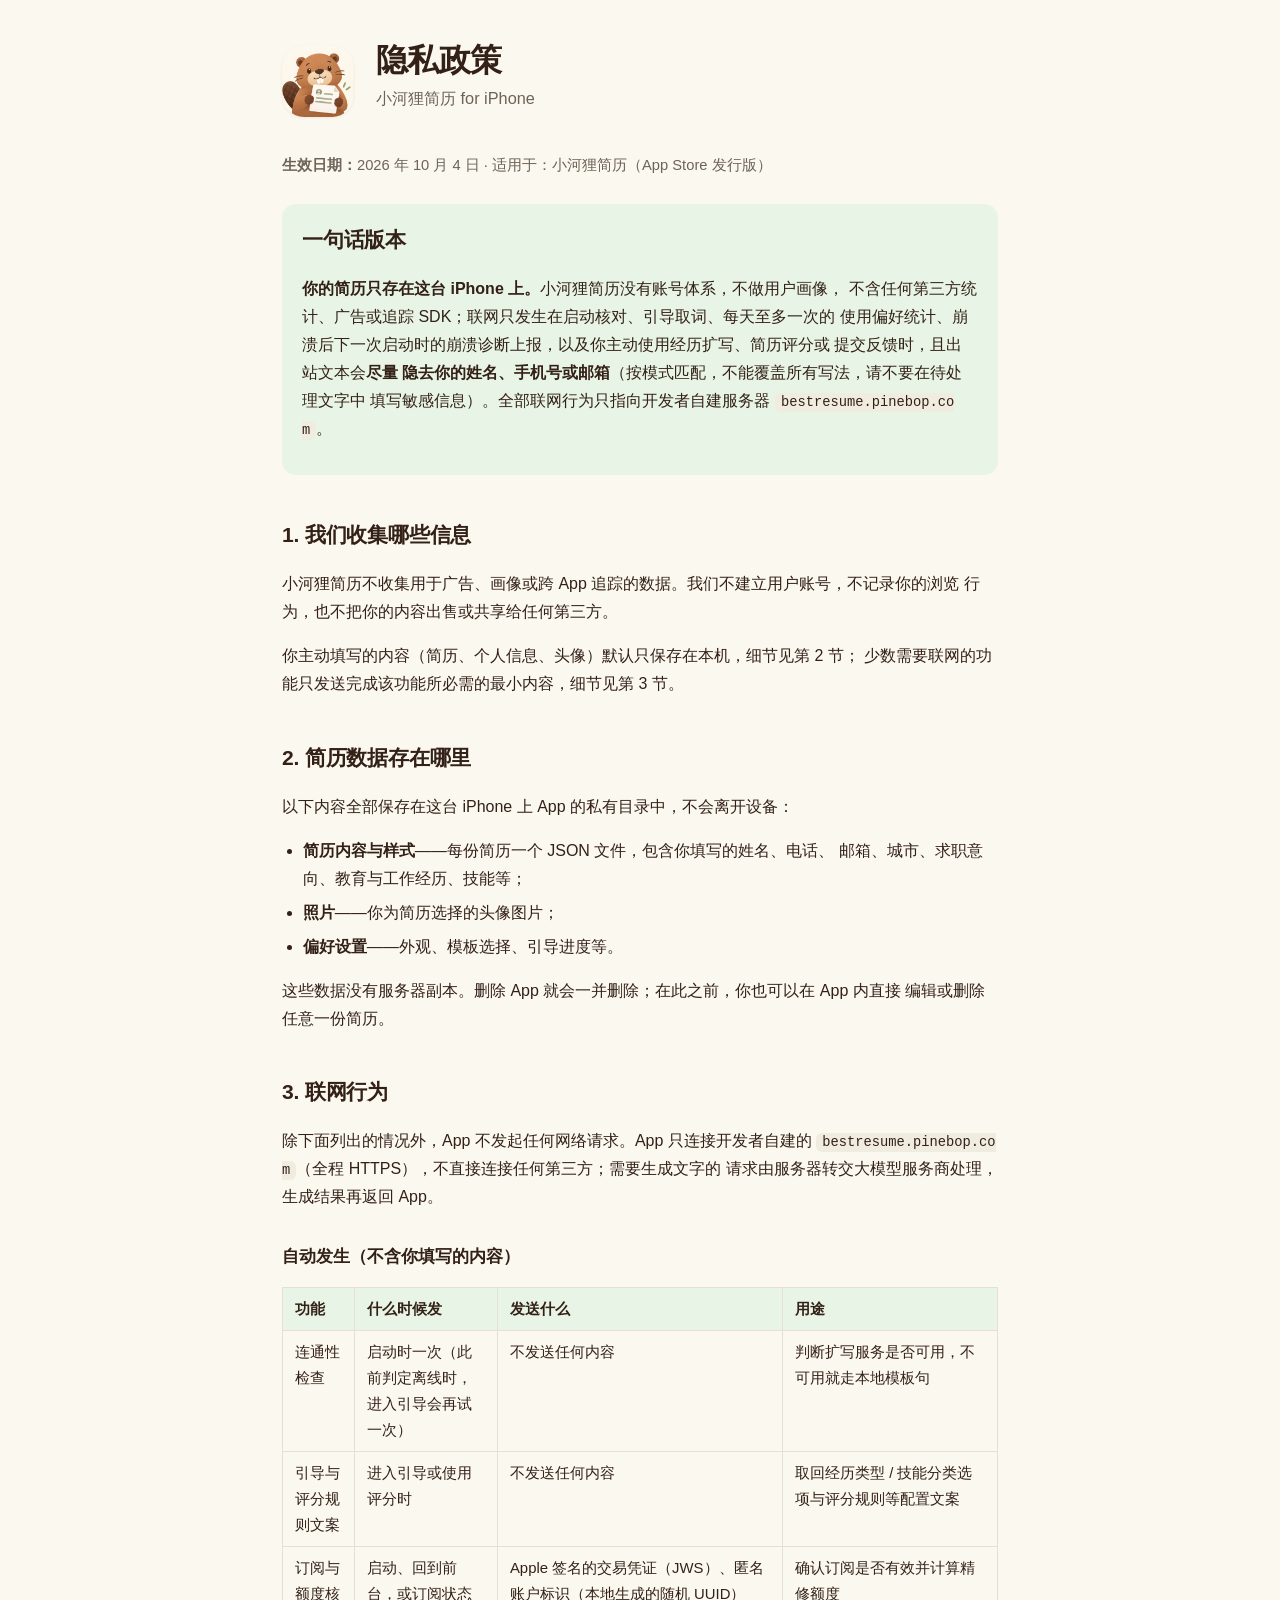
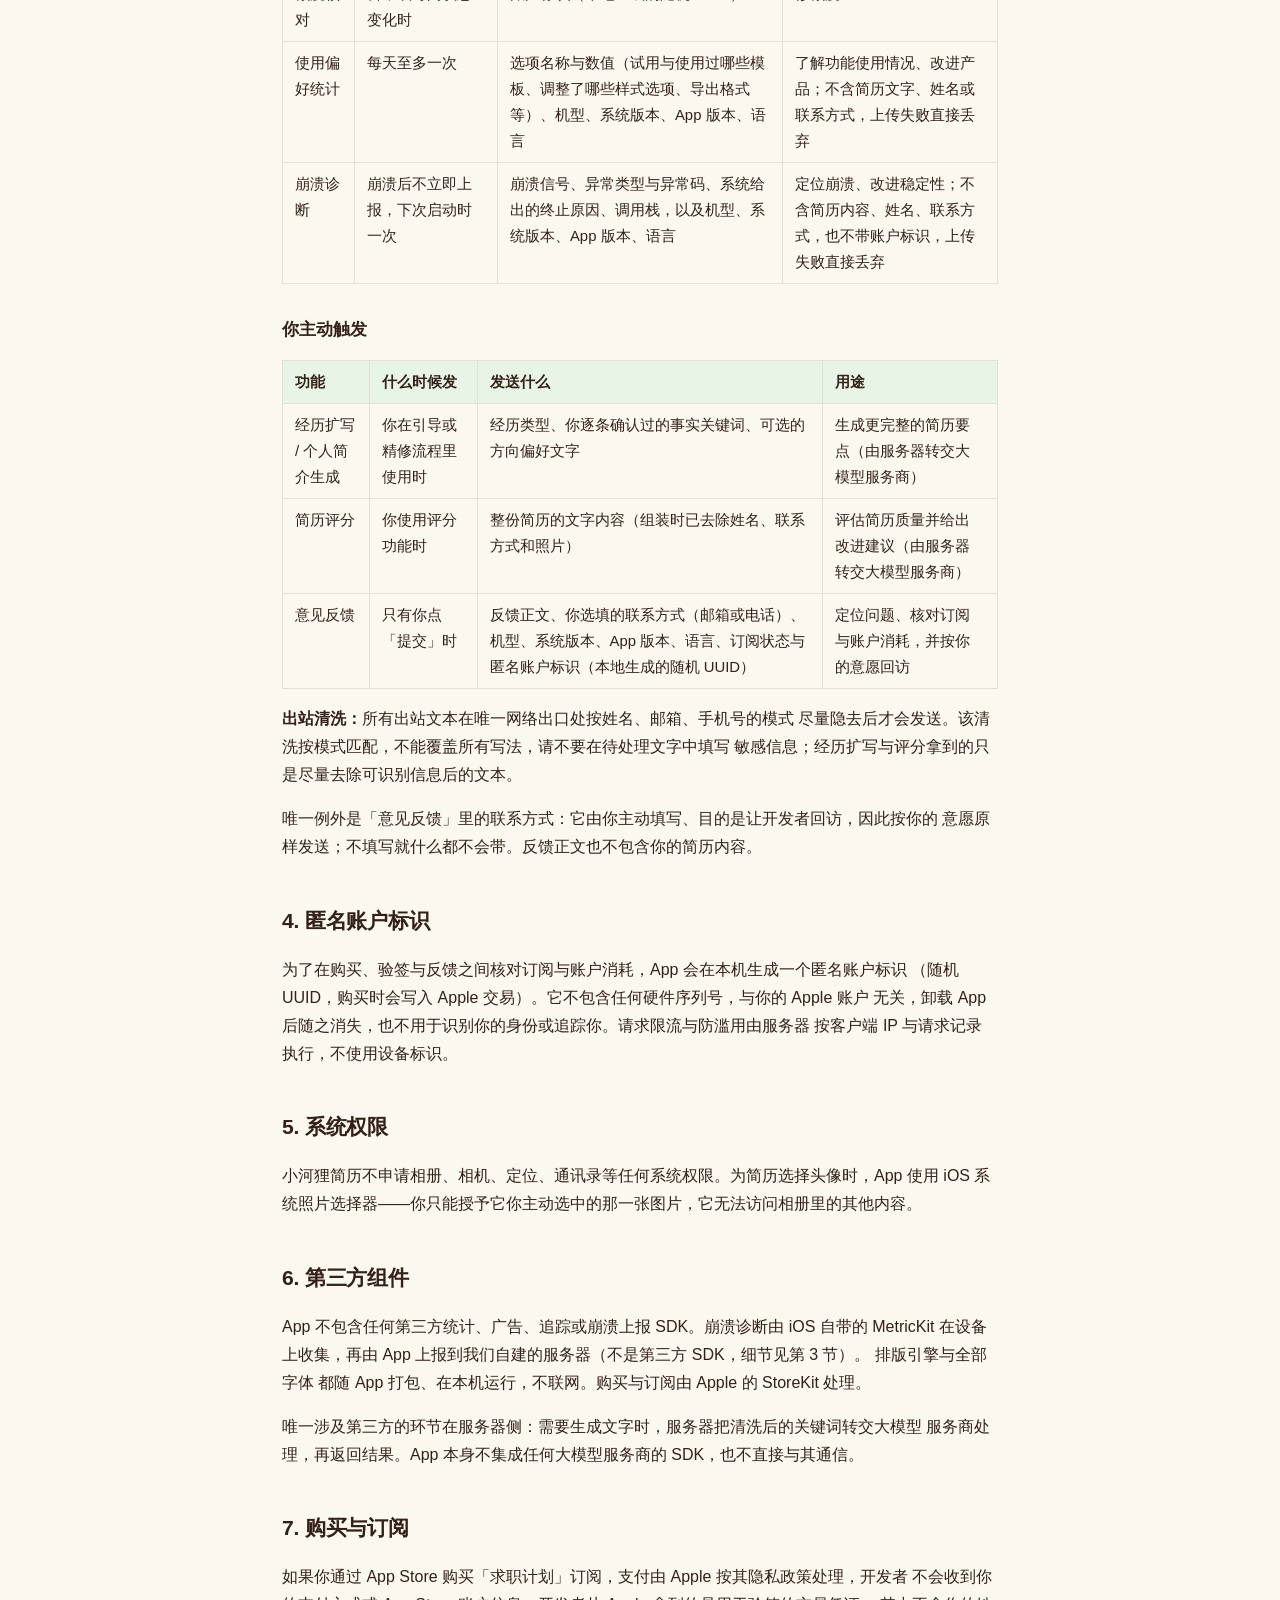
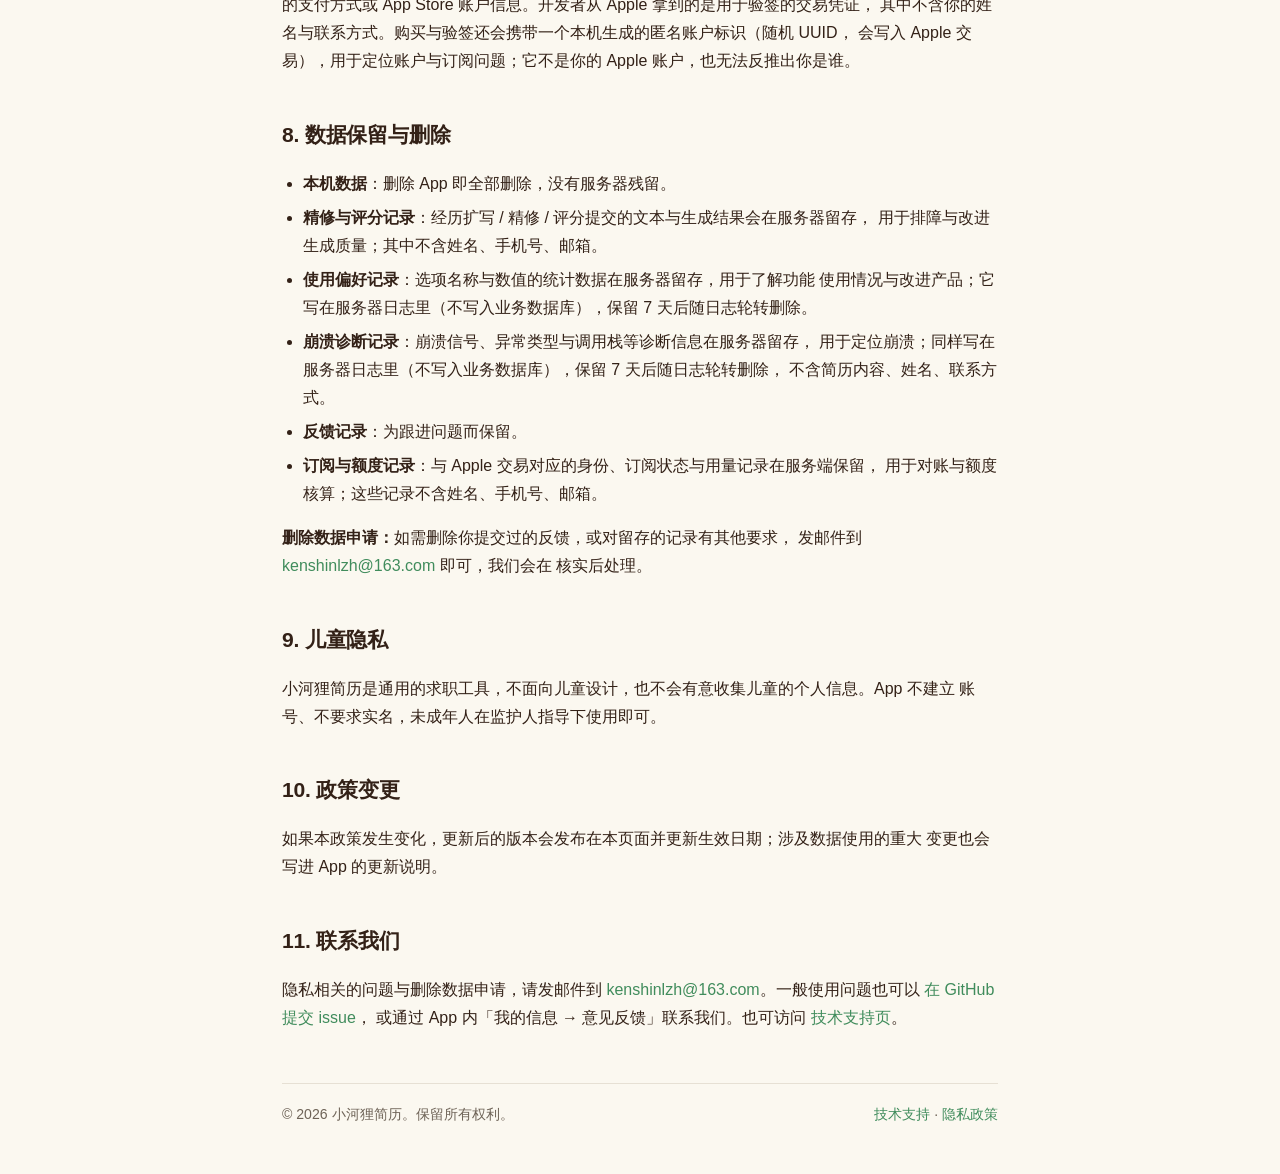
==== commit 01d4033d: "隐私政策补齐崩溃诊断上报（与 App 内副本同步） App 新增崩溃遥测（MetricKit 收集 → 自己上报到 bestresume.pinebop.com）， 公开副本必须与 App 内 Pri" ====
--- a/privacy.html
+++ b/privacy.html
@@ -4,9 +4,9 @@
 <meta charset="utf-8">
 <meta name="viewport" content="width=device-width, initial-scale=1">
 <title>小河狸简历 — 隐私政策</title>
-<meta name="description" content="小河狸简历 iPhone 简历编辑器隐私政策：简历数据只存在本机，联网仅限启动核对、引导取词、使用偏好统计与你主动使用的功能，发送前尽量隐去姓名、手机号、邮箱。">
+<meta name="description" content="小河狸简历 iPhone 简历编辑器隐私政策：简历数据只存在本机，联网仅限启动核对、引导取词、使用偏好与崩溃诊断统计，以及你主动使用的功能，发送前尽量隐去姓名、手机号、邮箱。">
 <meta property="og:title" content="小河狸简历 — 隐私政策">
-<meta property="og:description" content="简历数据只存在本机；联网仅限启动核对、引导取词、使用偏好统计与你主动使用的功能，发送前尽量隐去姓名、手机号、邮箱。">
+<meta property="og:description" content="简历数据只存在本机；联网仅限启动核对、引导取词、使用偏好与崩溃诊断统计，以及你主动使用的功能，发送前尽量隐去姓名、手机号、邮箱。">
 <meta property="og:image" content="assets/icon.png">
 <link rel="icon" type="image/png" href="assets/icon.png">
 <link rel="stylesheet" href="styles.css">
@@ -22,13 +22,14 @@
   </div>
 </header>
 
-<p class="meta"><strong>生效日期：</strong>2026 年 10 月 1 日 · 适用于：小河狸简历（App Store 发行版）</p>
+<p class="meta"><strong>生效日期：</strong>2026 年 10 月 4 日 · 适用于：小河狸简历（App Store 发行版）</p>
 
 <section class="summary">
   <h2>一句话版本</h2>
   <p><strong>你的简历只存在这台 iPhone 上。</strong>小河狸简历没有账号体系，不做用户画像，
   不含任何第三方统计、广告或追踪 SDK；联网只发生在启动核对、引导取词、每天至多一次的
-  使用偏好统计，以及你主动使用经历扩写、简历评分或提交反馈时，且出站文本会<strong>尽量
+  使用偏好统计、崩溃后下一次启动时的崩溃诊断上报，以及你主动使用经历扩写、简历评分或
+  提交反馈时，且出站文本会<strong>尽量
   隐去你的姓名、手机号或邮箱</strong>（按模式匹配，不能覆盖所有写法，请不要在待处理文字中
   填写敏感信息）。全部联网行为只指向开发者自建服务器 <code>bestresume.pinebop.com</code>。</p>
 </section>
@@ -93,6 +94,12 @@
       <td>选项名称与数值（试用与使用过哪些模板、调整了哪些样式选项、导出格式等）、机型、系统版本、App 版本、语言</td>
       <td>了解功能使用情况、改进产品；不含简历文字、姓名或联系方式，上传失败直接丢弃</td>
     </tr>
+    <tr>
+      <td>崩溃诊断</td>
+      <td>崩溃后不立即上报，下次启动时一次</td>
+      <td>崩溃信号、异常类型与异常码、系统给出的终止原因、调用栈，以及机型、系统版本、App 版本、语言</td>
+      <td>定位崩溃、改进稳定性；不含简历内容、姓名、联系方式，也不带账户标识，上传失败直接丢弃</td>
+    </tr>
   </table>
 
   <h3>你主动触发</h3>
@@ -148,7 +155,9 @@
 
 <section>
   <h2>6. 第三方组件</h2>
-  <p>App 不包含任何第三方统计、广告、追踪或崩溃上报 SDK。排版引擎与全部字体
+  <p>App 不包含任何第三方统计、广告、追踪或崩溃上报 SDK。崩溃诊断由 iOS 自带的 MetricKit
+  在设备上收集，再由 App 上报到我们自建的服务器（不是第三方 SDK，细节见第 3 节）。
+  排版引擎与全部字体
   都随 App 打包、在本机运行，不联网。购买与订阅由 Apple 的 StoreKit 处理。</p>
   <p>唯一涉及第三方的环节在服务器侧：需要生成文字时，服务器把清洗后的关键词转交大模型
   服务商处理，再返回结果。App 本身不集成任何大模型服务商的 SDK，也不直接与其通信。</p>
@@ -168,8 +177,11 @@
     <li><strong>本机数据</strong>：删除 App 即全部删除，没有服务器残留。</li>
     <li><strong>精修与评分记录</strong>：经历扩写 / 精修 / 评分提交的文本与生成结果会在服务器留存，
     用于排障与改进生成质量；其中不含姓名、手机号、邮箱。</li>
-    <li><strong>使用偏好记录</strong>：选项名称与数值的统计数据在服务端保留，用于了解功能
-    使用情况与改进产品。</li>
+    <li><strong>使用偏好记录</strong>：选项名称与数值的统计数据在服务器留存，用于了解功能
+    使用情况与改进产品；它写在服务器日志里（不写入业务数据库），保留 7 天后随日志轮转删除。</li>
+    <li><strong>崩溃诊断记录</strong>：崩溃信号、异常类型与调用栈等诊断信息在服务器留存，
+    用于定位崩溃；同样写在服务器日志里（不写入业务数据库），保留 7 天后随日志轮转删除，
+    不含简历内容、姓名、联系方式。</li>
     <li><strong>反馈记录</strong>：为跟进问题而保留。</li>
     <li><strong>订阅与额度记录</strong>：与 Apple 交易对应的身份、订阅状态与用量记录在服务端保留，
     用于对账与额度核算；这些记录不含姓名、手机号、邮箱。</li>
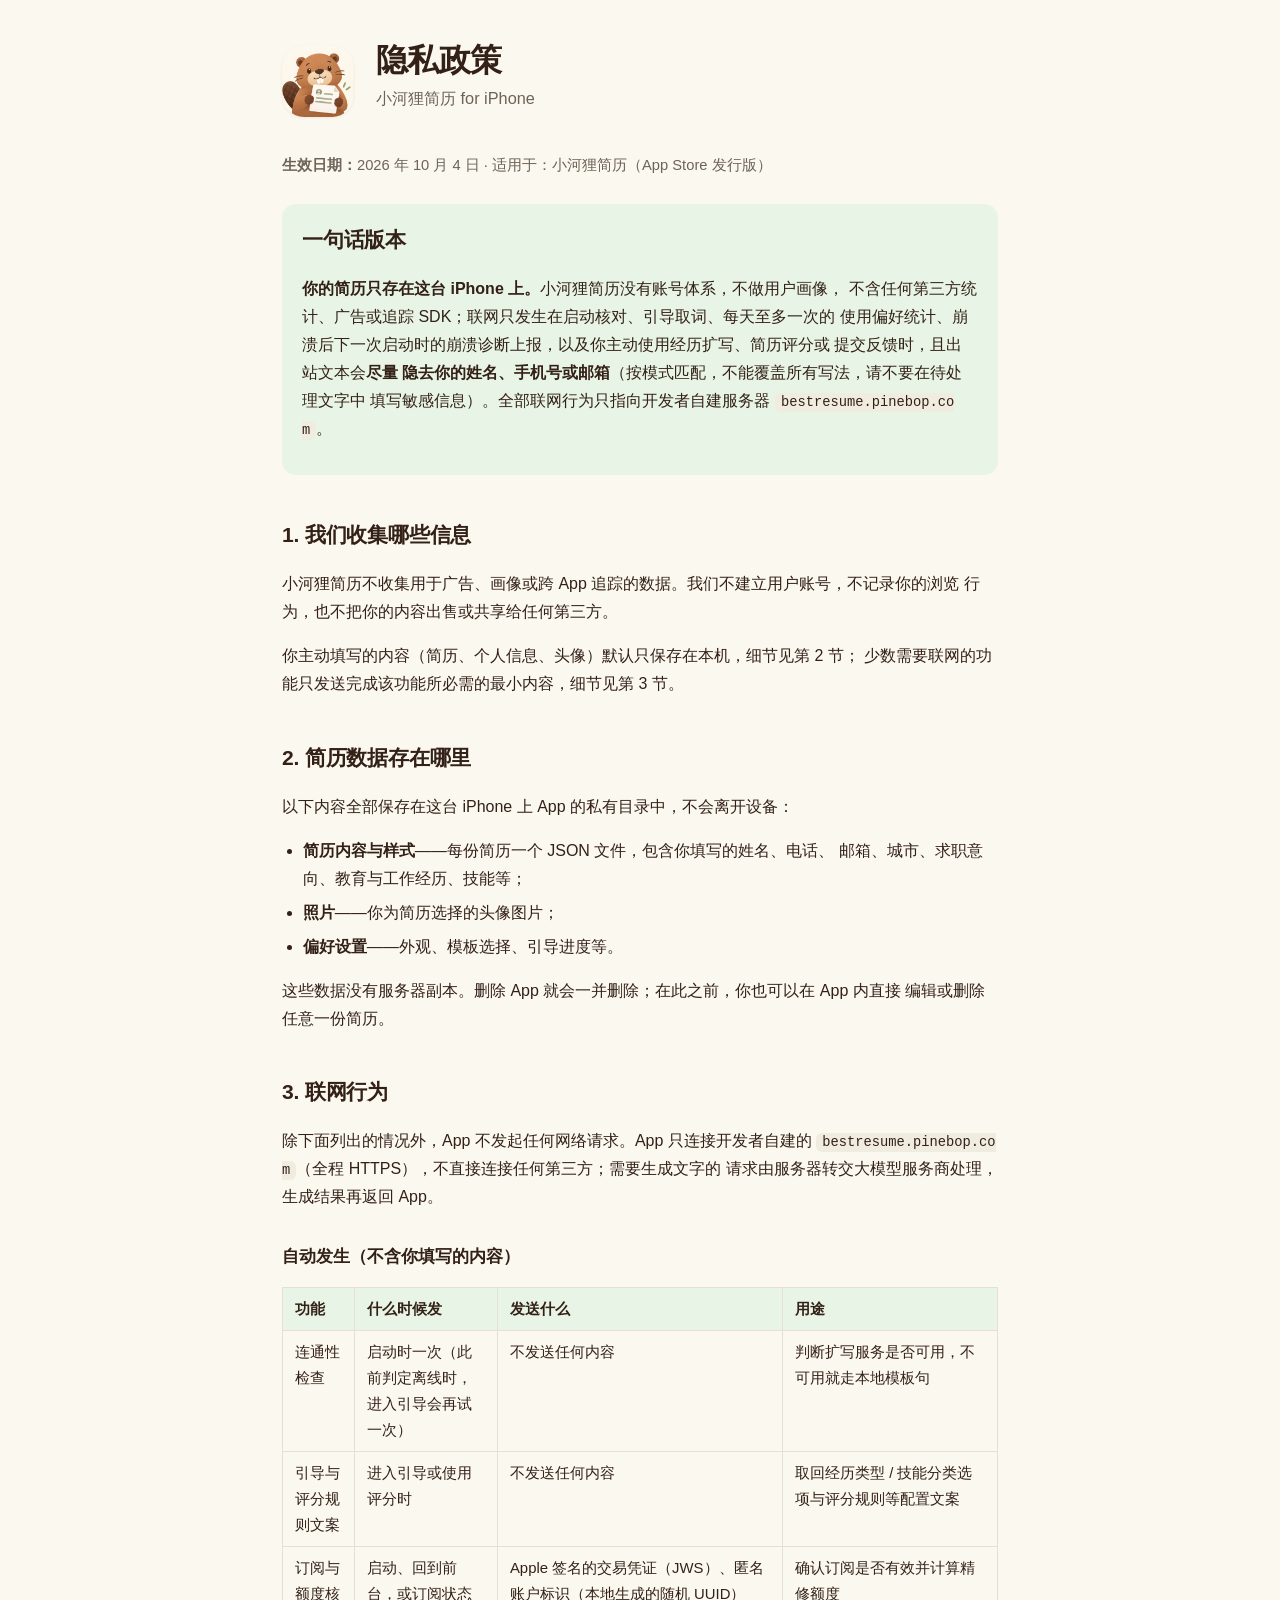
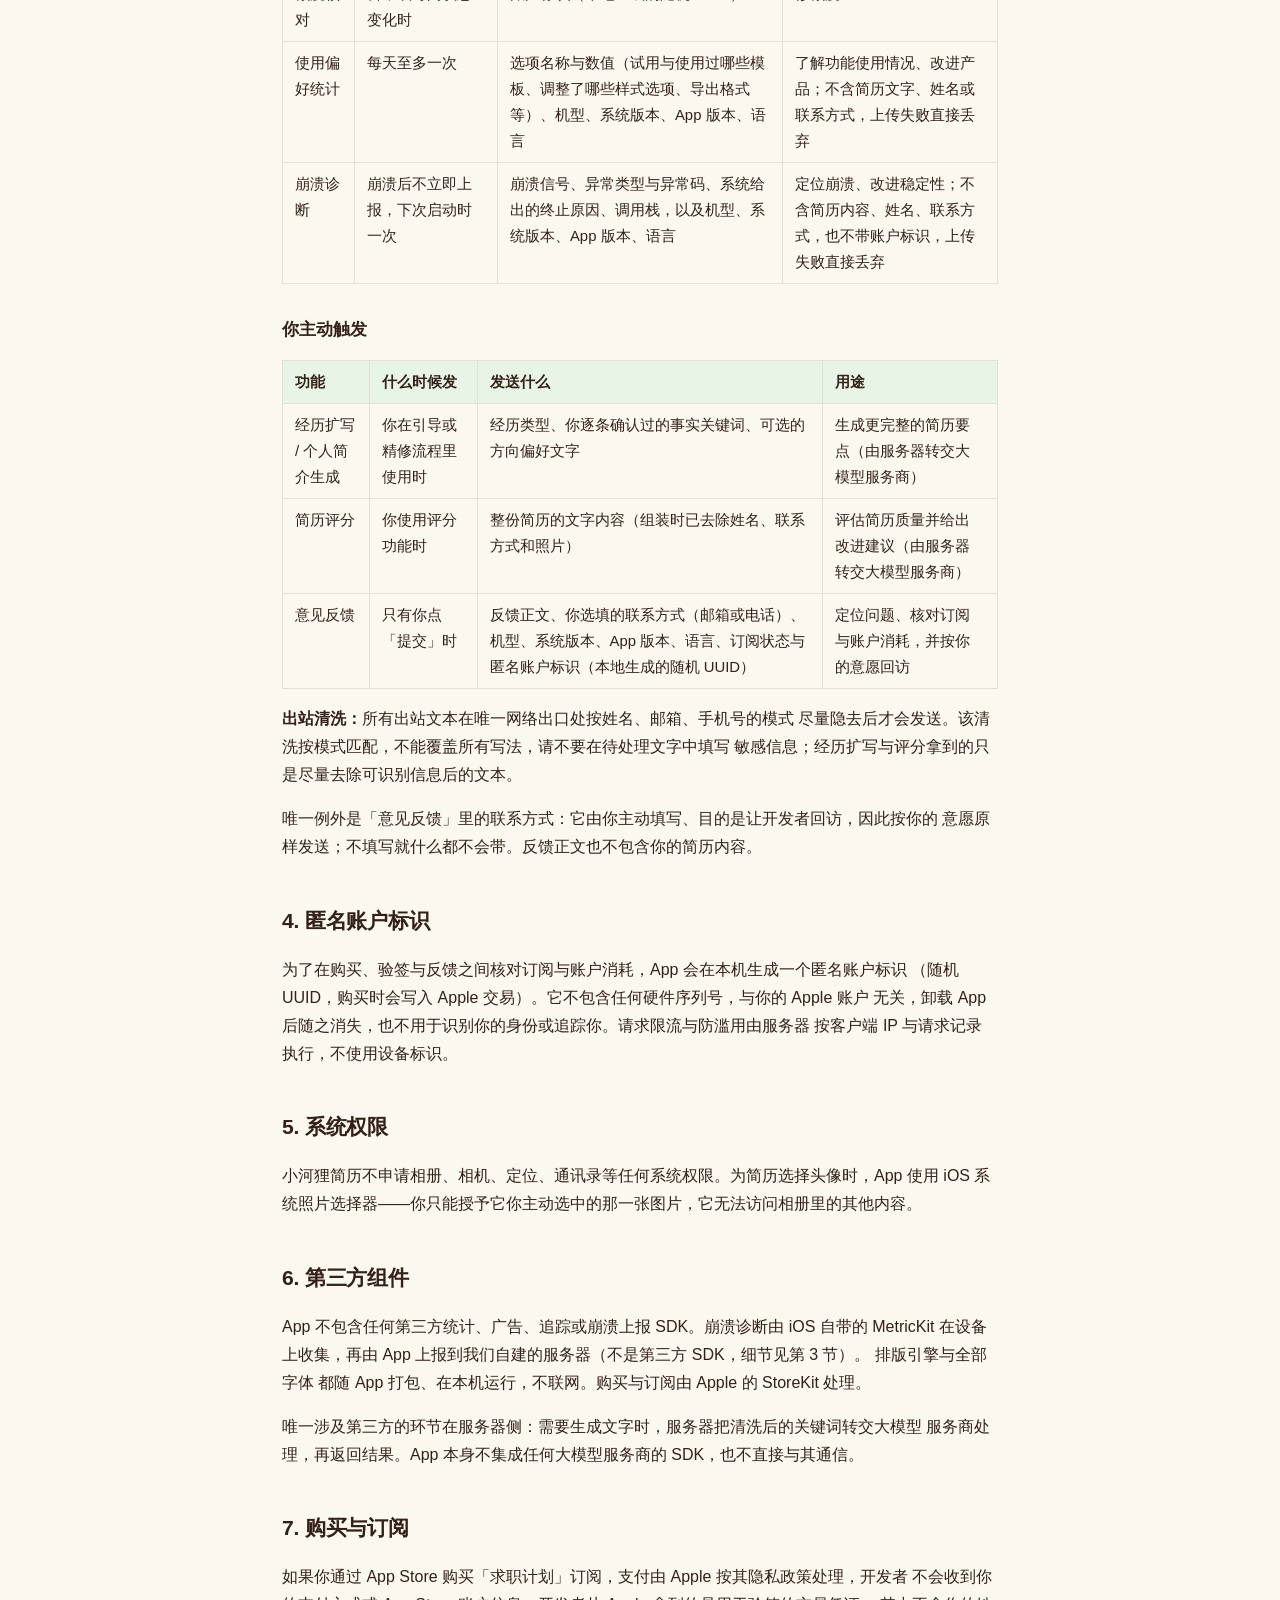
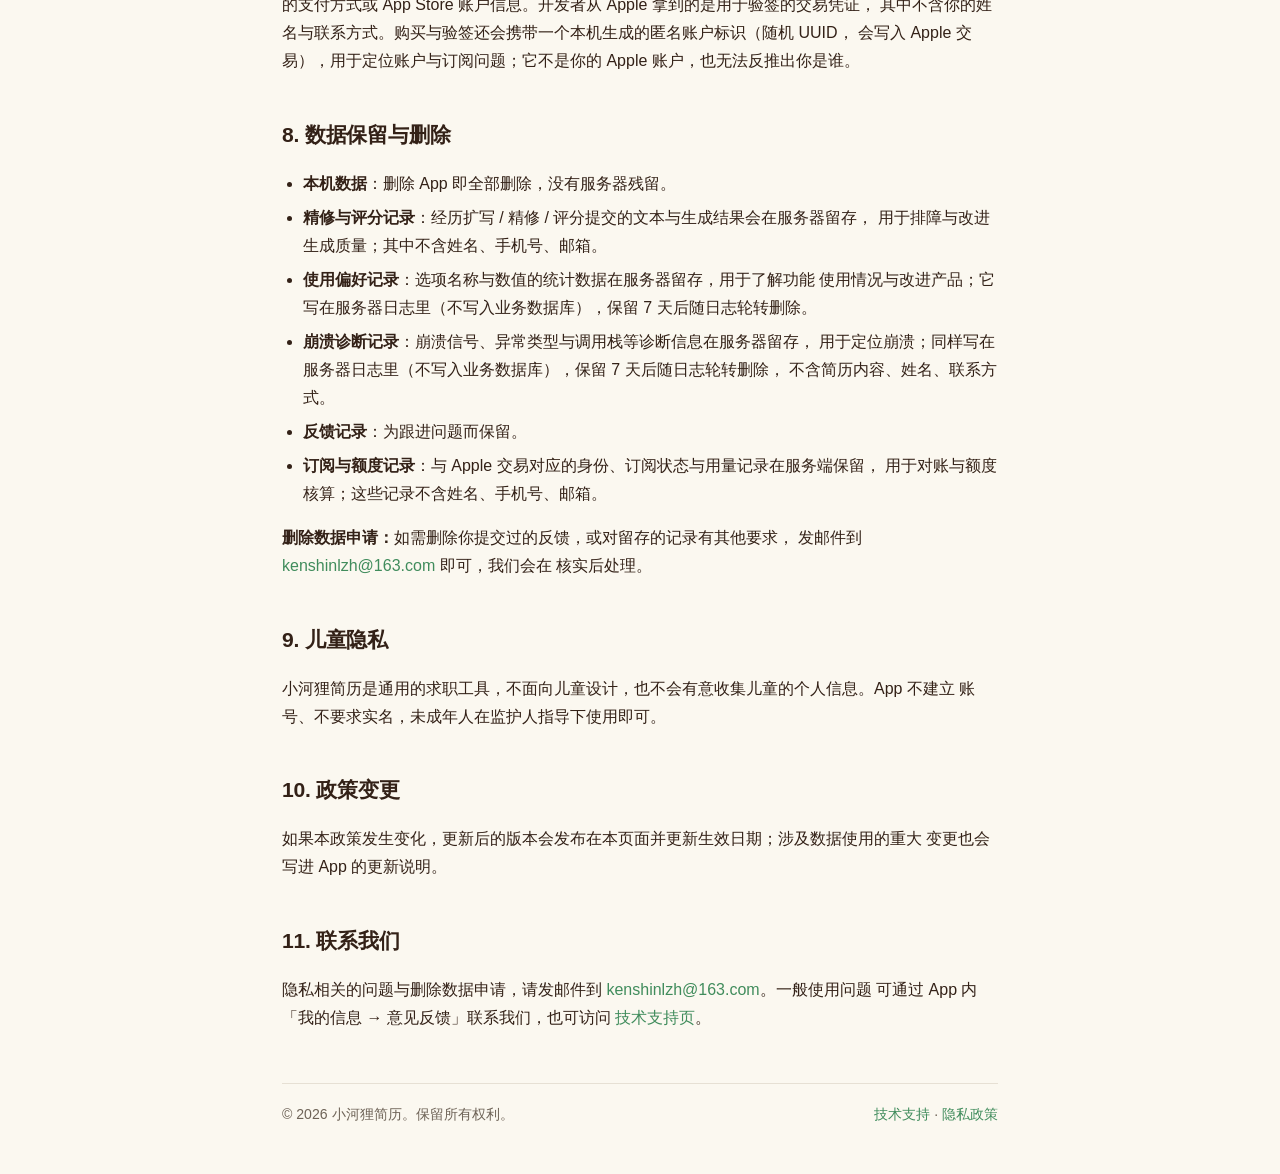
==== commit 8c57b65f: "隐私政策去掉 GitHub 提交 issue 的指引，联系方式保留邮件 / App 内反馈 / 技术支持页" ====
--- a/privacy.html
+++ b/privacy.html
@@ -206,9 +206,8 @@
 <section>
   <h2>11. 联系我们</h2>
   <p>隐私相关的问题与删除数据申请，请发邮件到
-  <a href="mailto:kenshinlzh@163.com">kenshinlzh@163.com</a>。一般使用问题也可以
-  <a href="https://github.com/Pinebop/bestresume-support/issues/new">在 GitHub 提交 issue</a>，
-  或通过 App 内「我的信息 → 意见反馈」联系我们。也可访问
+  <a href="mailto:kenshinlzh@163.com">kenshinlzh@163.com</a>。一般使用问题
+  可通过 App 内「我的信息 → 意见反馈」联系我们，也可访问
   <a href="index.html">技术支持页</a>。</p>
 </section>
 
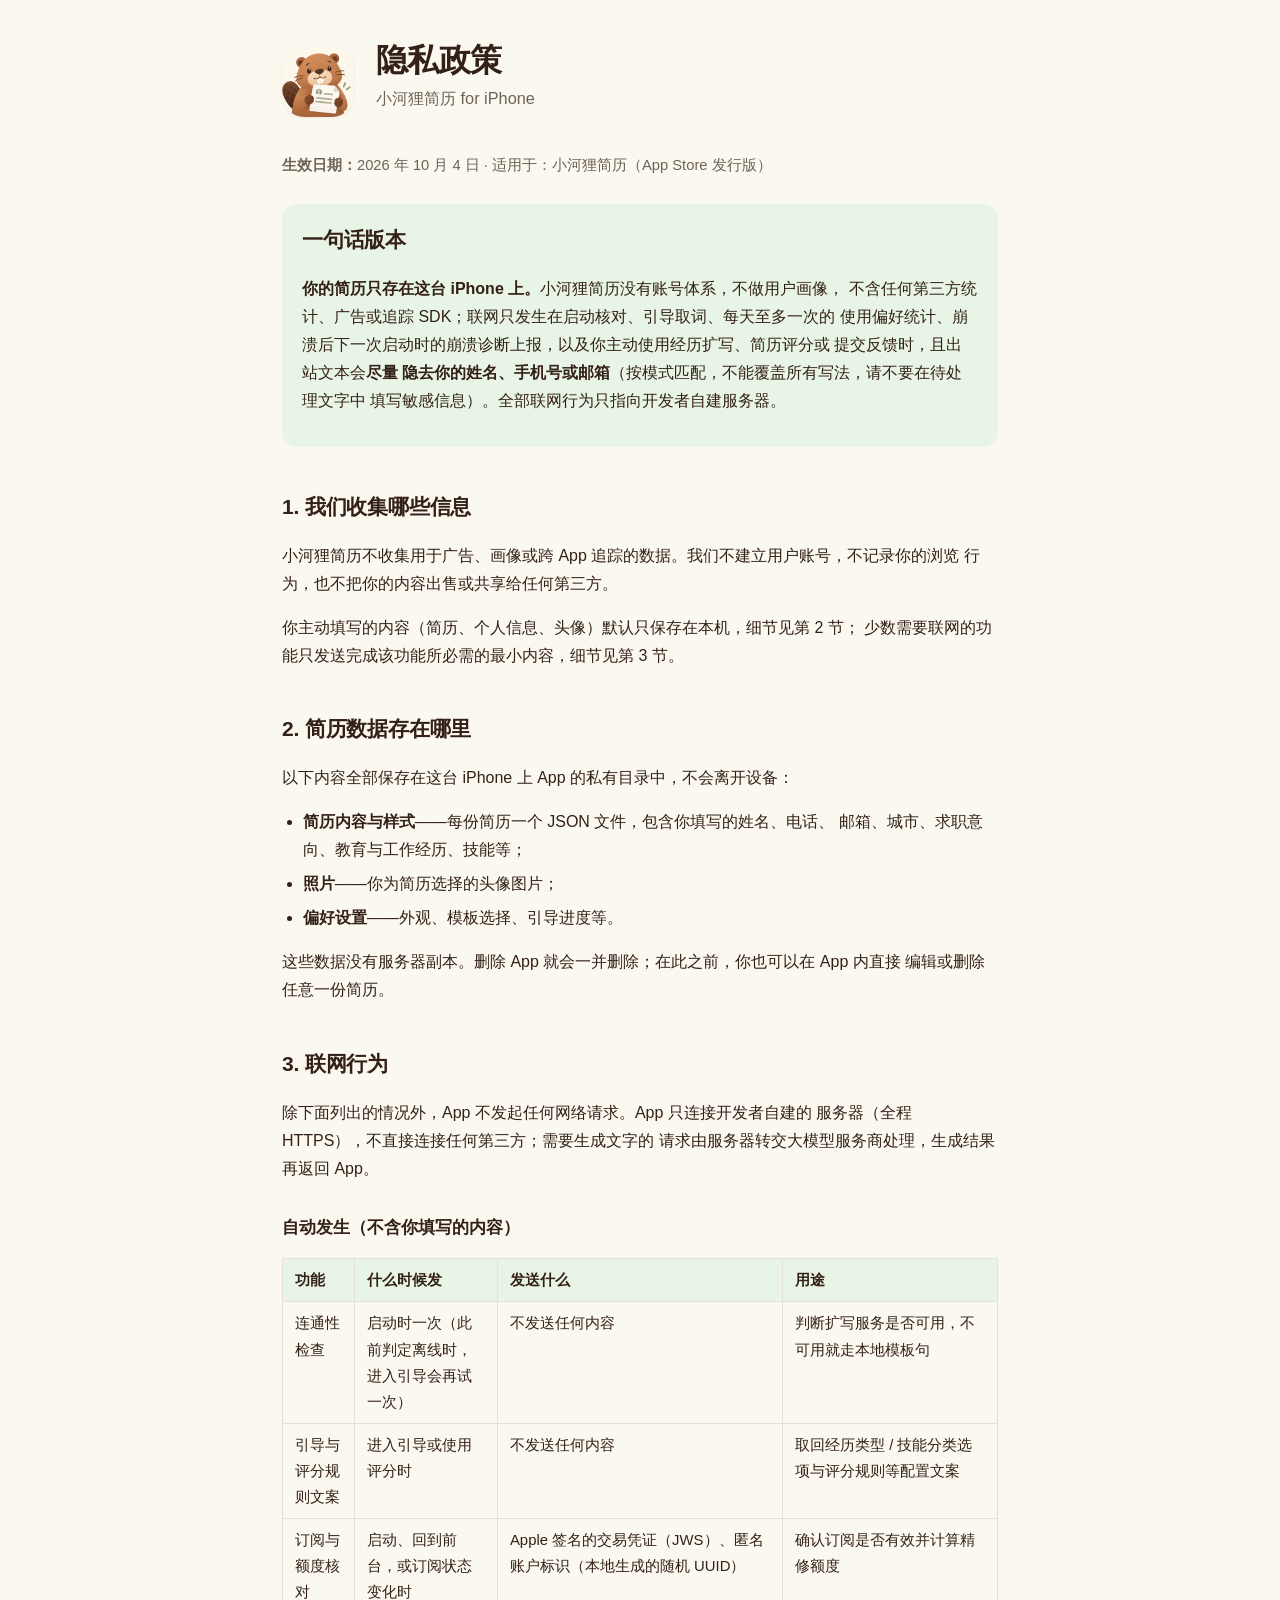
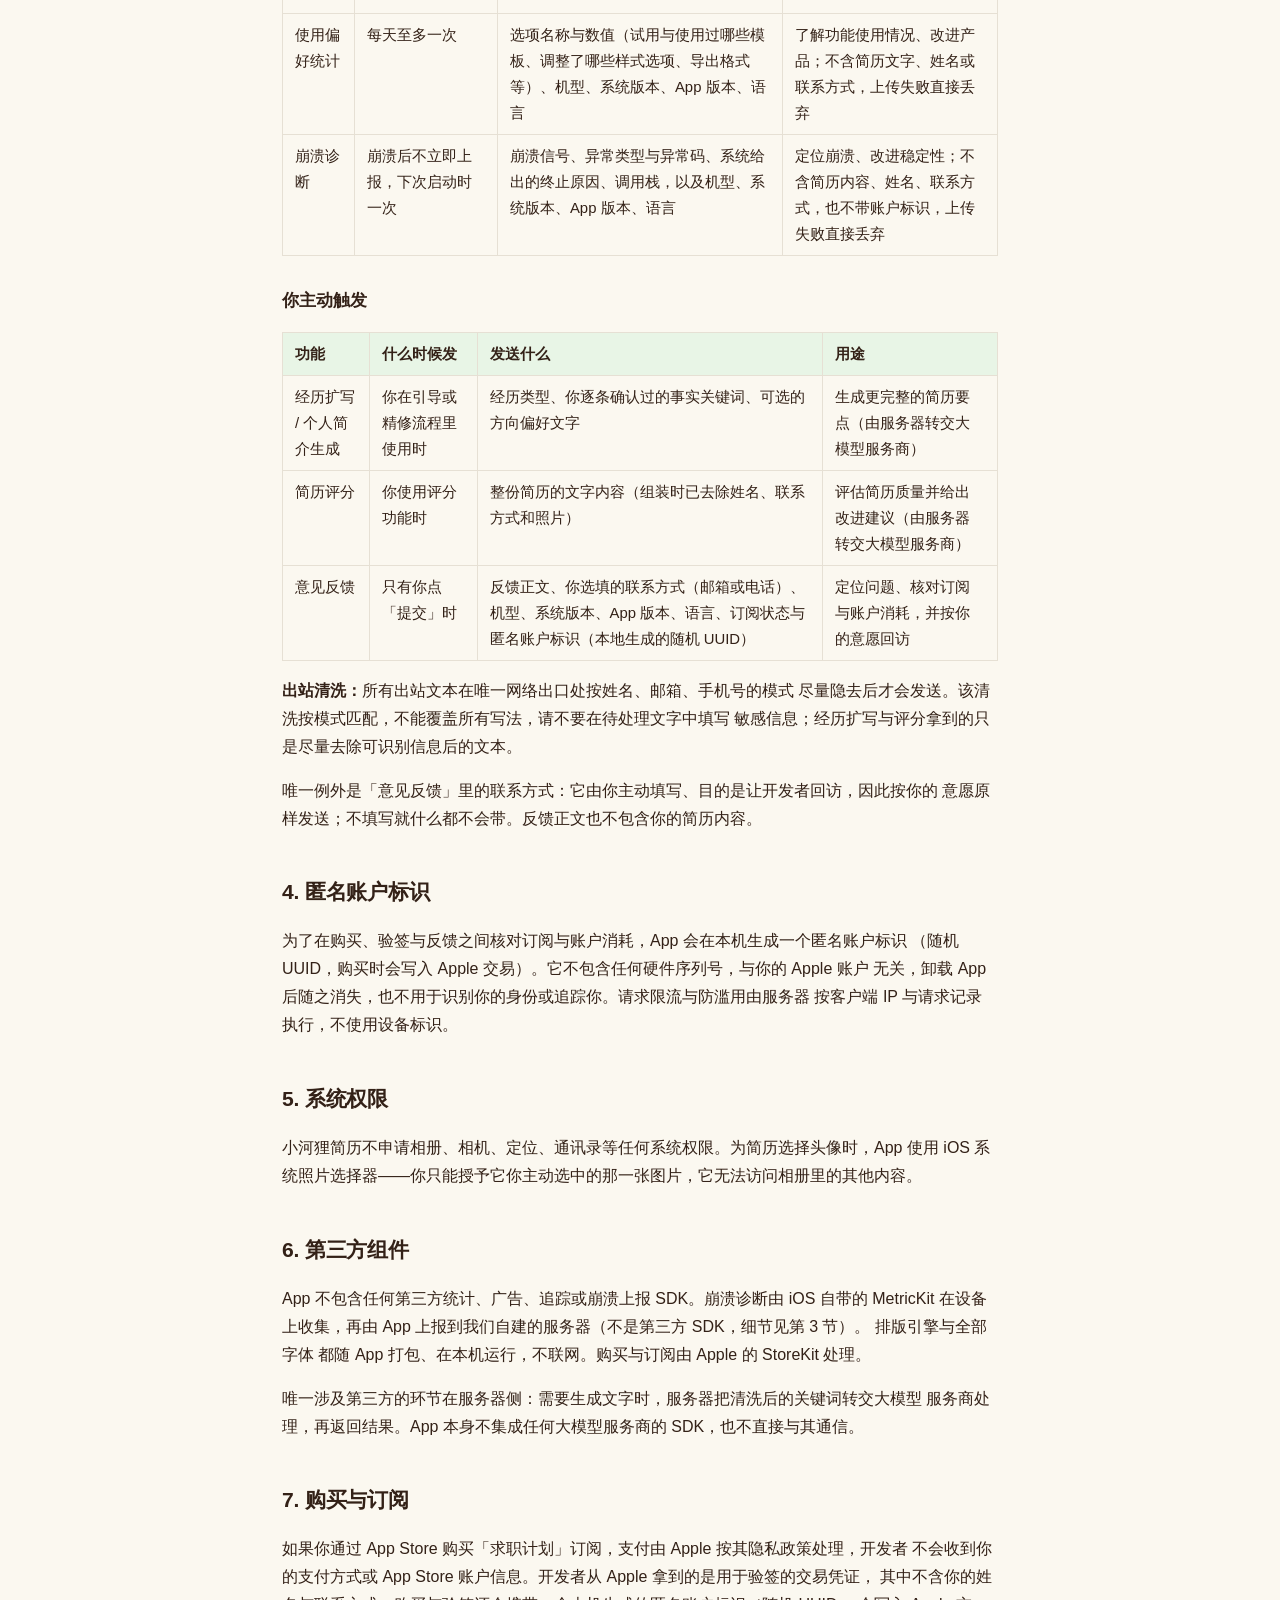
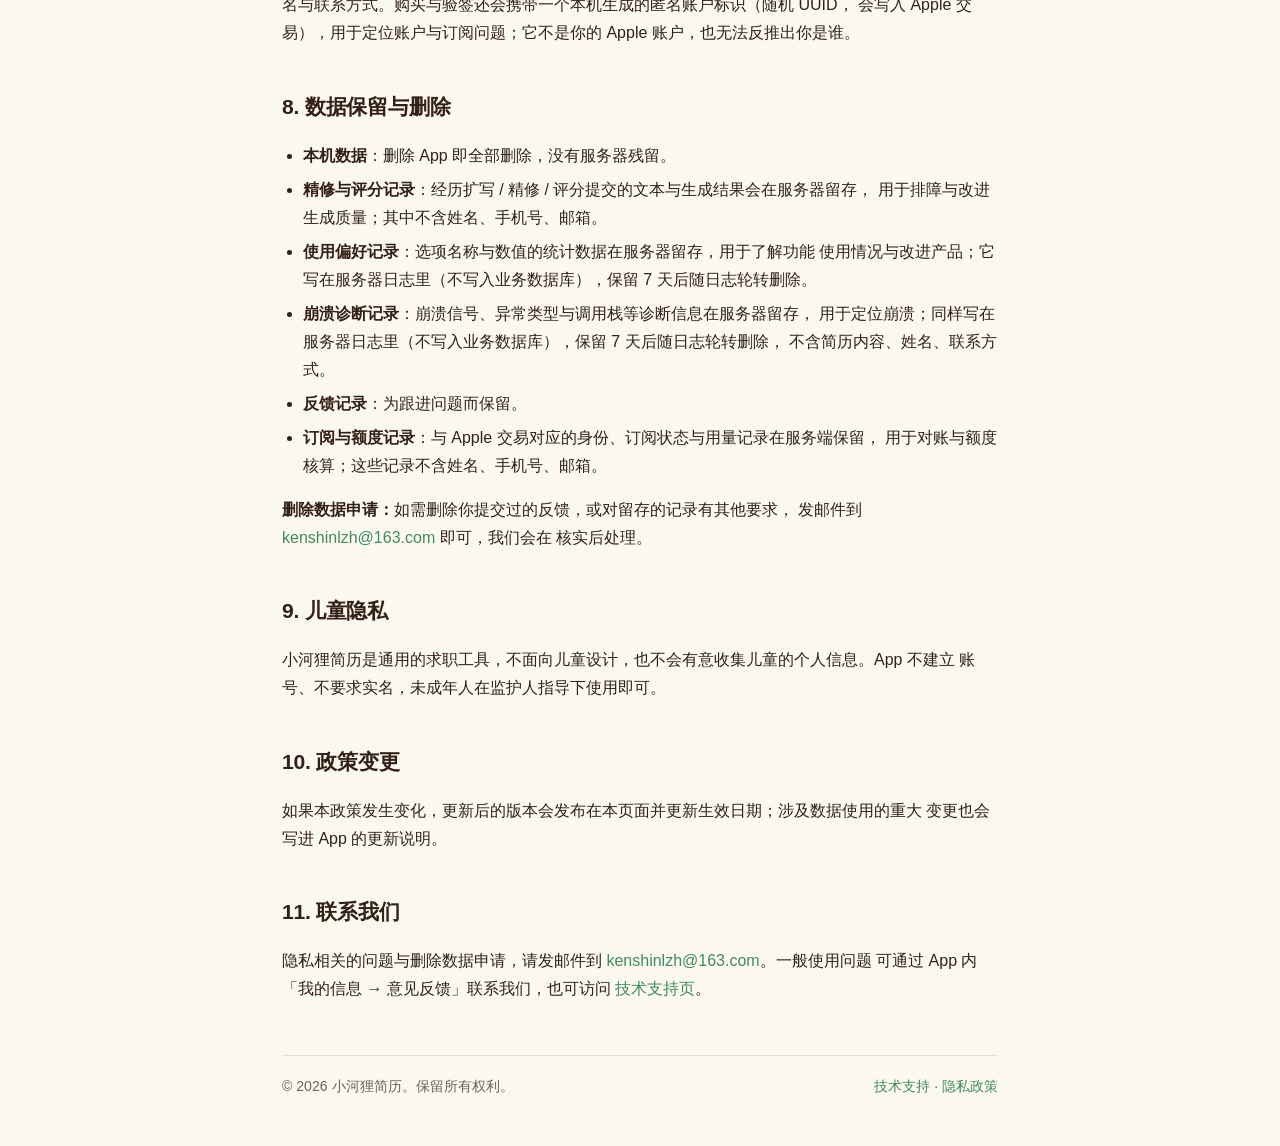
==== commit 88bf4210: "公开页不再印具体服务器域名，只表述为开发者自建服务器（App 二进制可见，无隐藏意义）" ====
--- a/privacy.html
+++ b/privacy.html
@@ -31,7 +31,7 @@
   使用偏好统计、崩溃后下一次启动时的崩溃诊断上报，以及你主动使用经历扩写、简历评分或
   提交反馈时，且出站文本会<strong>尽量
   隐去你的姓名、手机号或邮箱</strong>（按模式匹配，不能覆盖所有写法，请不要在待处理文字中
-  填写敏感信息）。全部联网行为只指向开发者自建服务器 <code>bestresume.pinebop.com</code>。</p>
+  填写敏感信息）。全部联网行为只指向开发者自建服务器。</p>
 </section>
 
 <section>
@@ -58,7 +58,7 @@
 <section>
   <h2>3. 联网行为</h2>
   <p>除下面列出的情况外，App 不发起任何网络请求。App 只连接开发者自建的
-  <code>bestresume.pinebop.com</code>（全程 HTTPS），不直接连接任何第三方；需要生成文字的
+  服务器（全程 HTTPS），不直接连接任何第三方；需要生成文字的
   请求由服务器转交大模型服务商处理，生成结果再返回 App。</p>
 
   <h3>自动发生（不含你填写的内容）</h3>
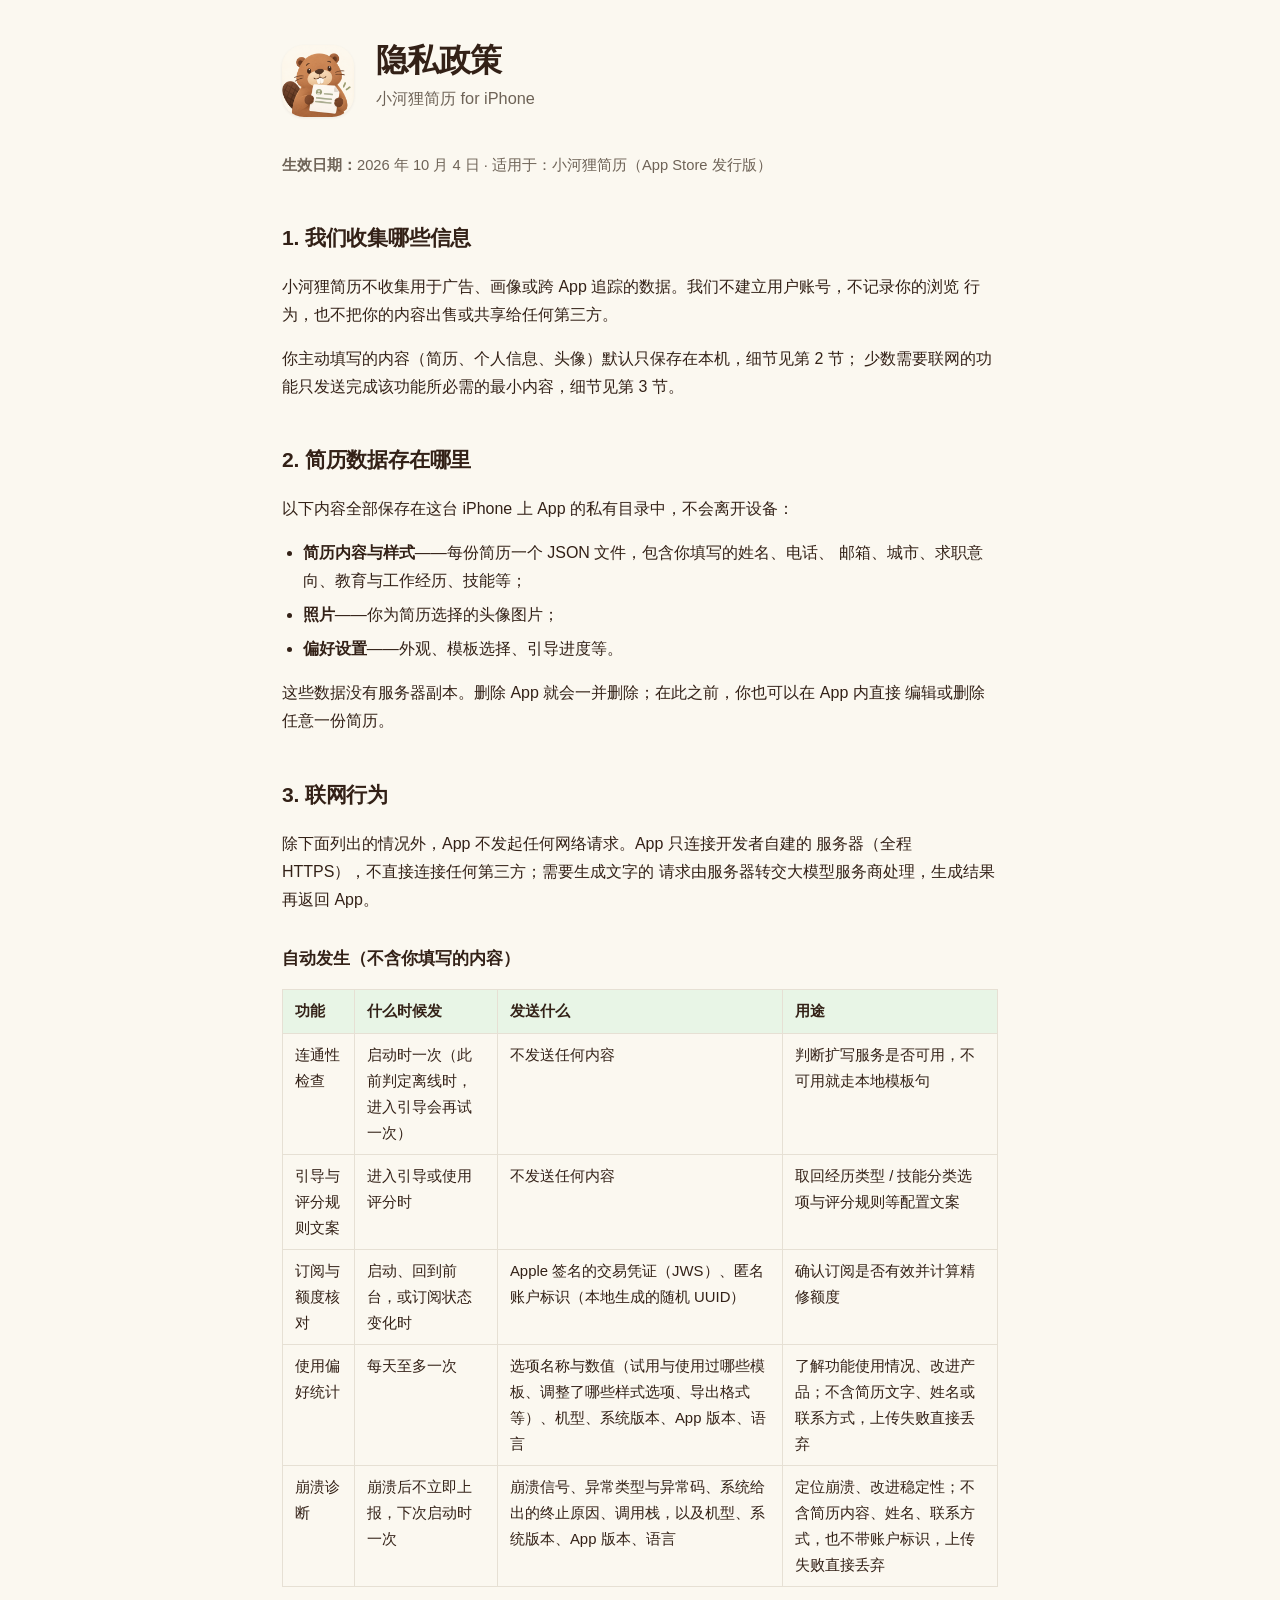
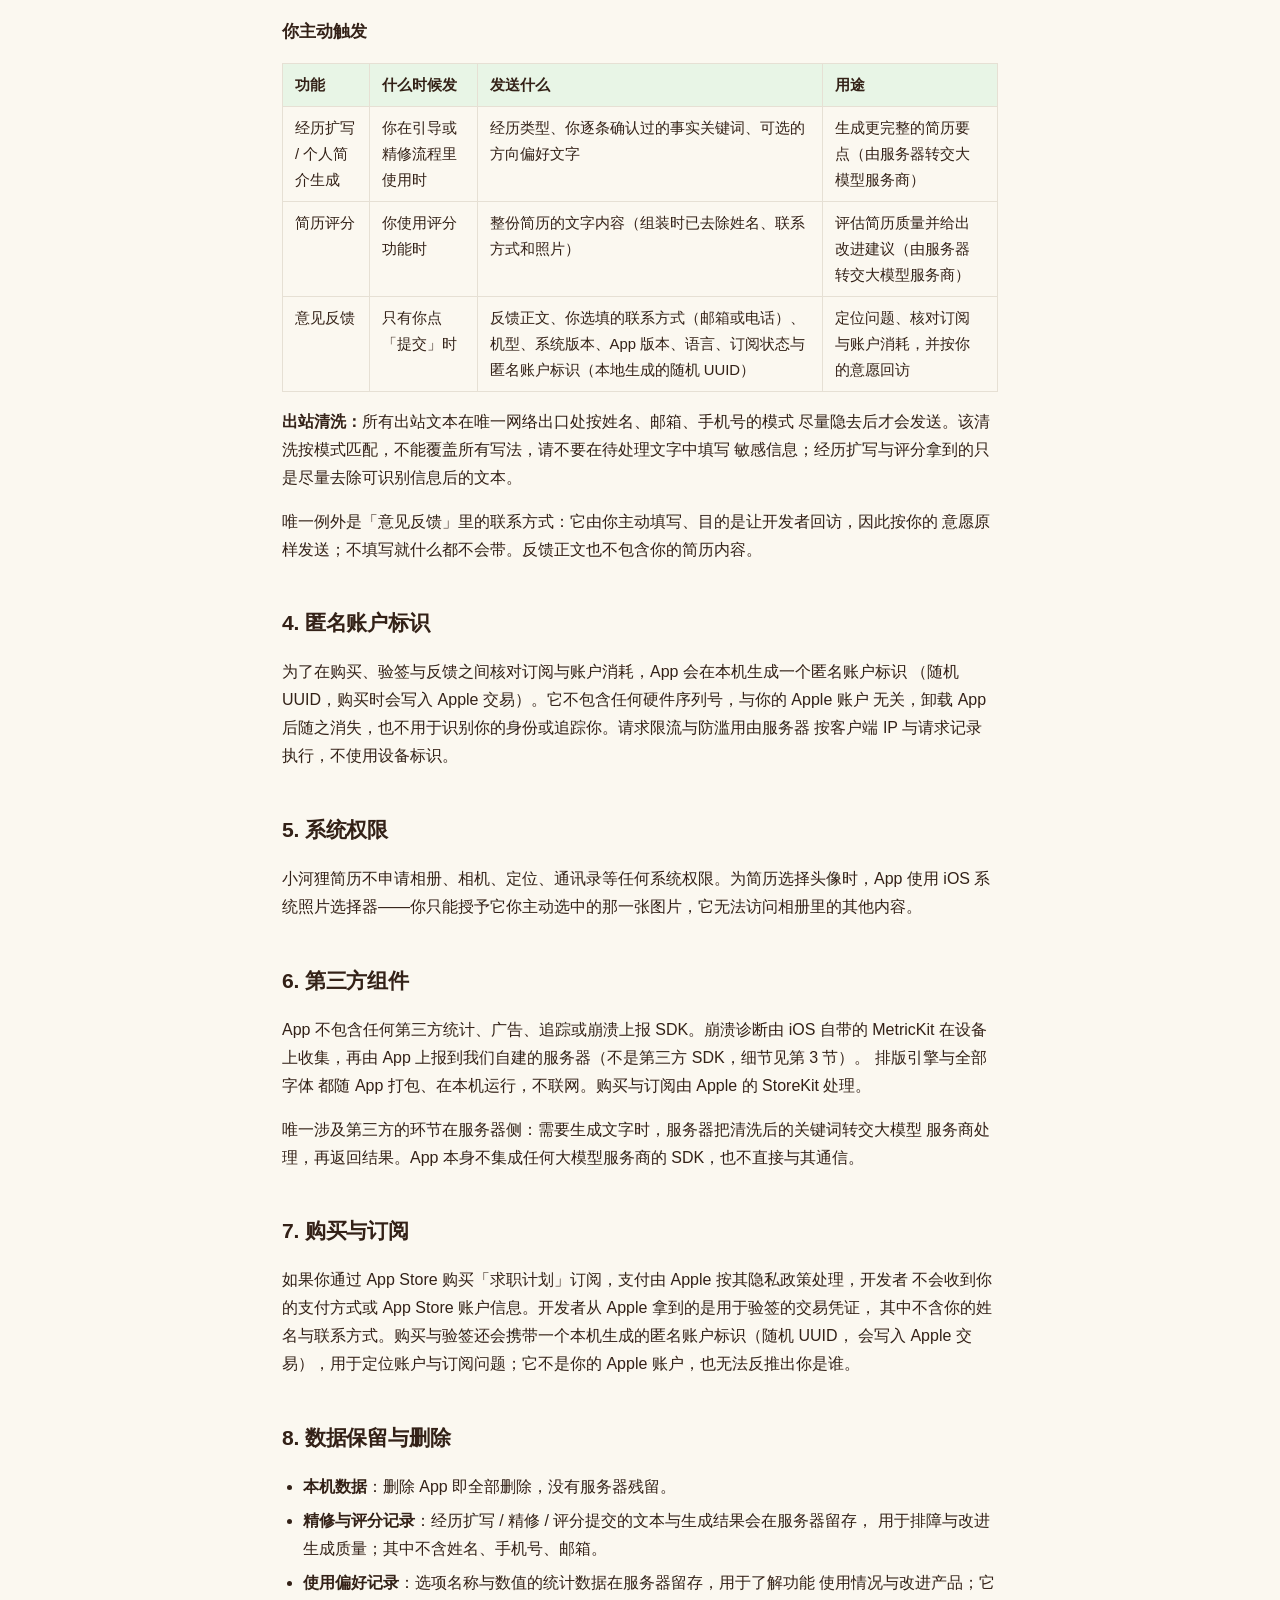
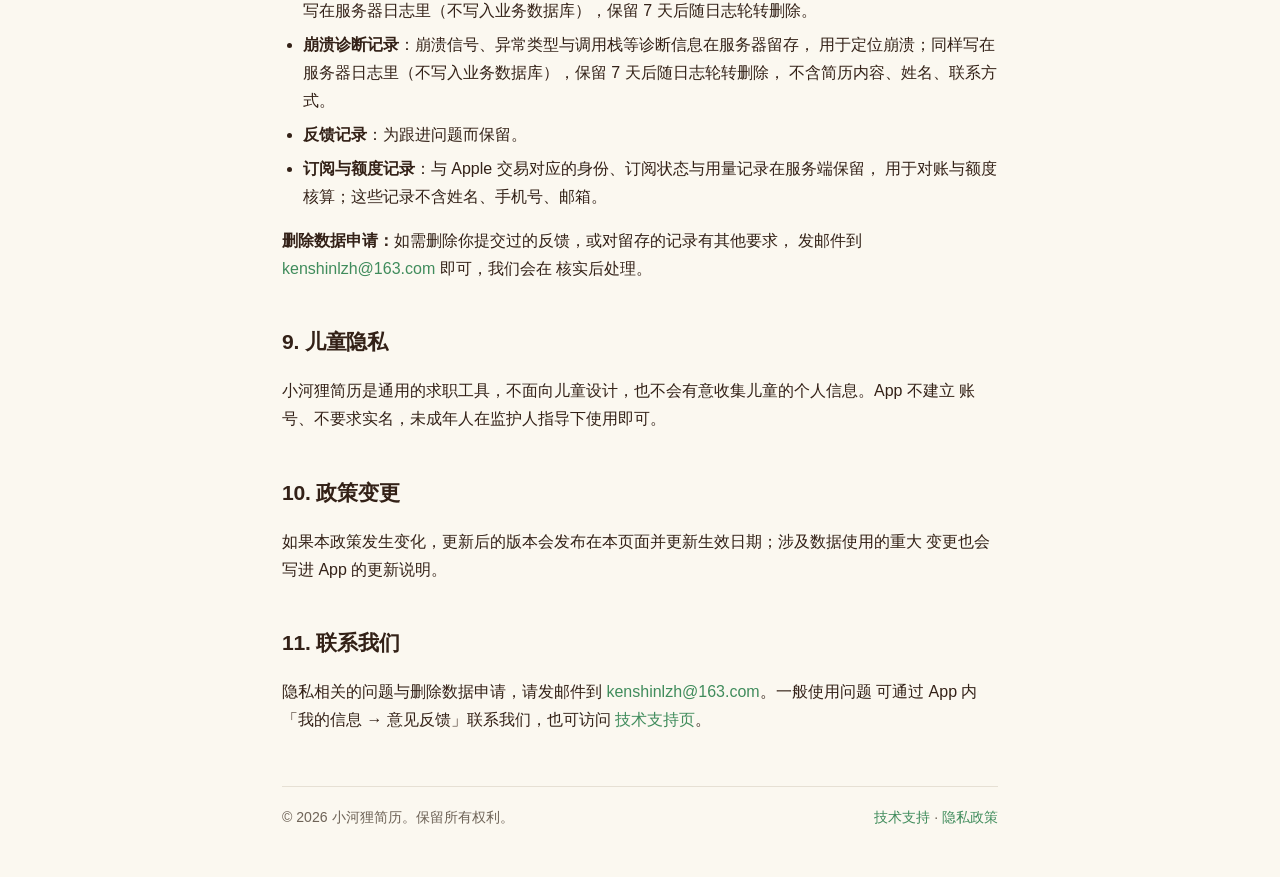
==== commit 6b1639cf: "隐私政策删掉「一句话版本」摘要段（标题与内容不符，信息在第 1-3 节全覆盖）" ====
--- a/privacy.html
+++ b/privacy.html
@@ -23,16 +23,6 @@
 </header>
 
 <p class="meta"><strong>生效日期：</strong>2026 年 10 月 4 日 · 适用于：小河狸简历（App Store 发行版）</p>
-
-<section class="summary">
-  <h2>一句话版本</h2>
-  <p><strong>你的简历只存在这台 iPhone 上。</strong>小河狸简历没有账号体系，不做用户画像，
-  不含任何第三方统计、广告或追踪 SDK；联网只发生在启动核对、引导取词、每天至多一次的
-  使用偏好统计、崩溃后下一次启动时的崩溃诊断上报，以及你主动使用经历扩写、简历评分或
-  提交反馈时，且出站文本会<strong>尽量
-  隐去你的姓名、手机号或邮箱</strong>（按模式匹配，不能覆盖所有写法，请不要在待处理文字中
-  填写敏感信息）。全部联网行为只指向开发者自建服务器。</p>
-</section>
 
 <section>
   <h2>1. 我们收集哪些信息</h2>
